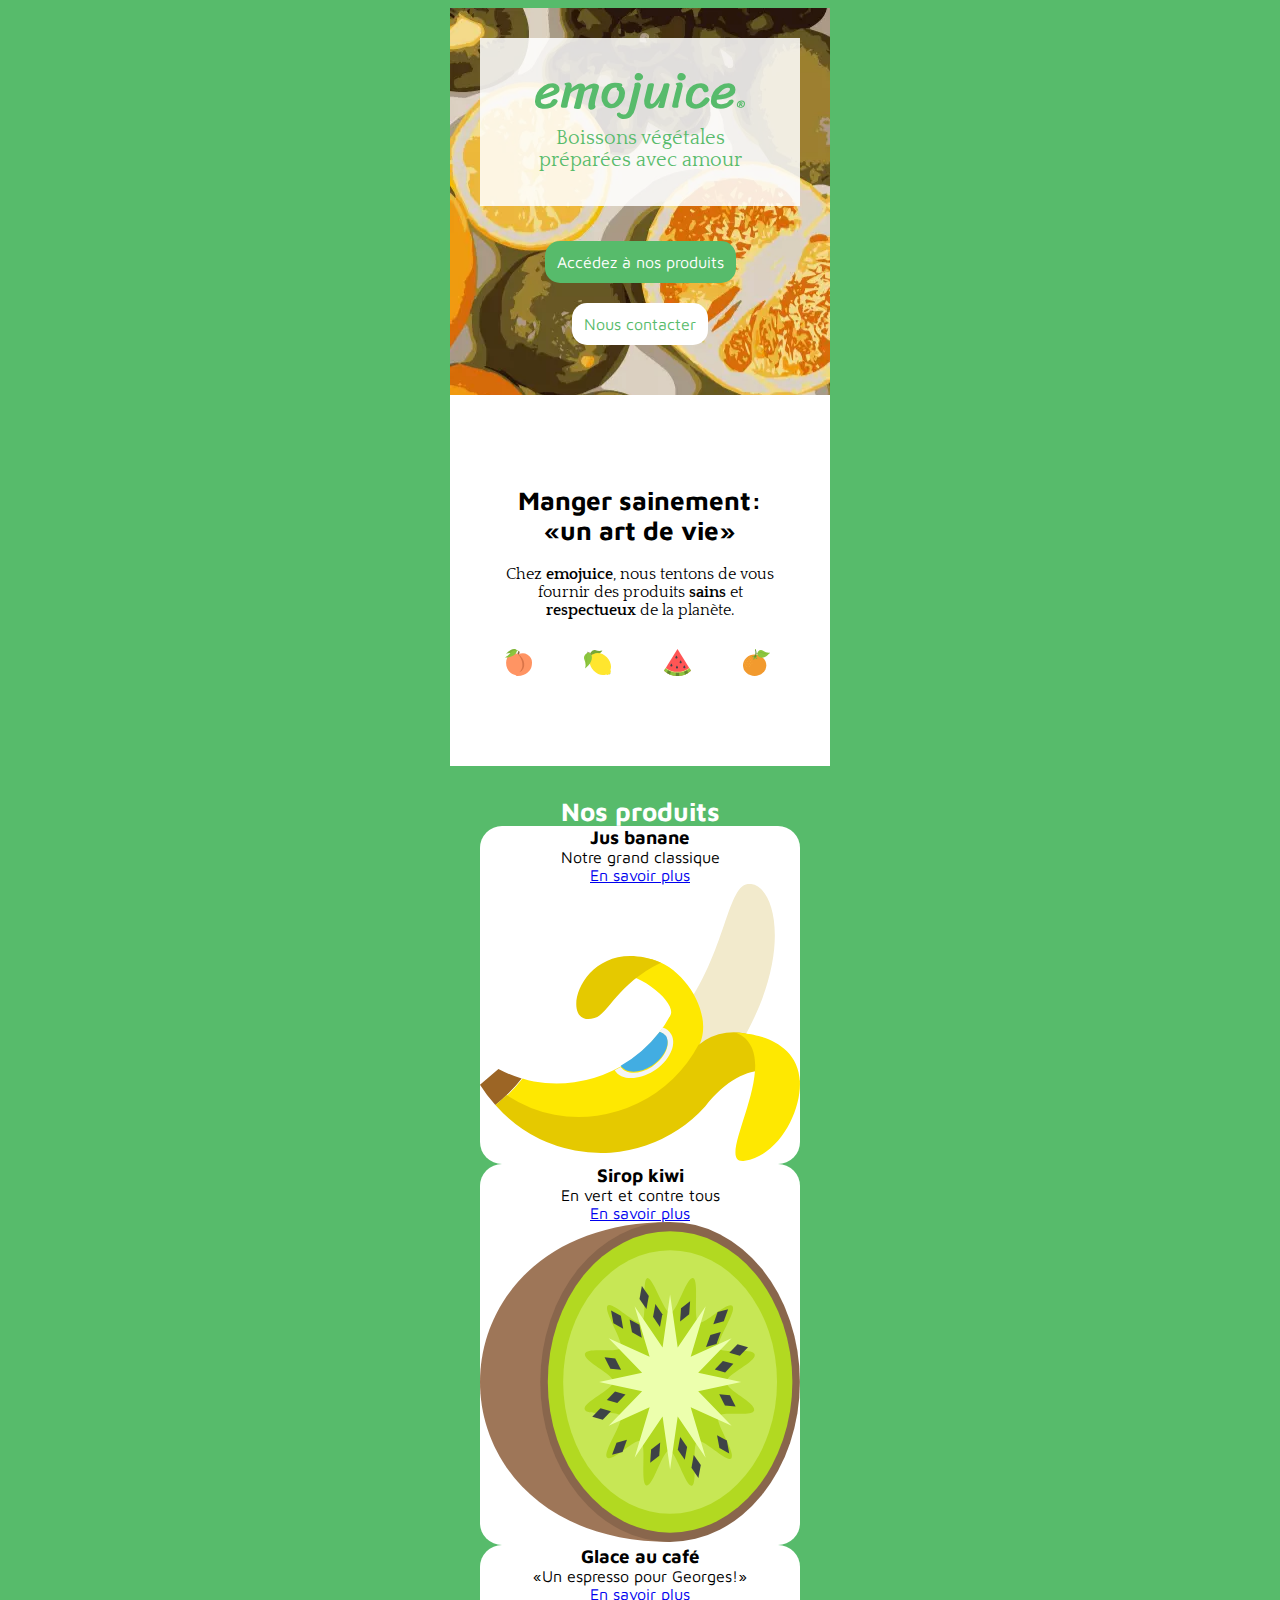
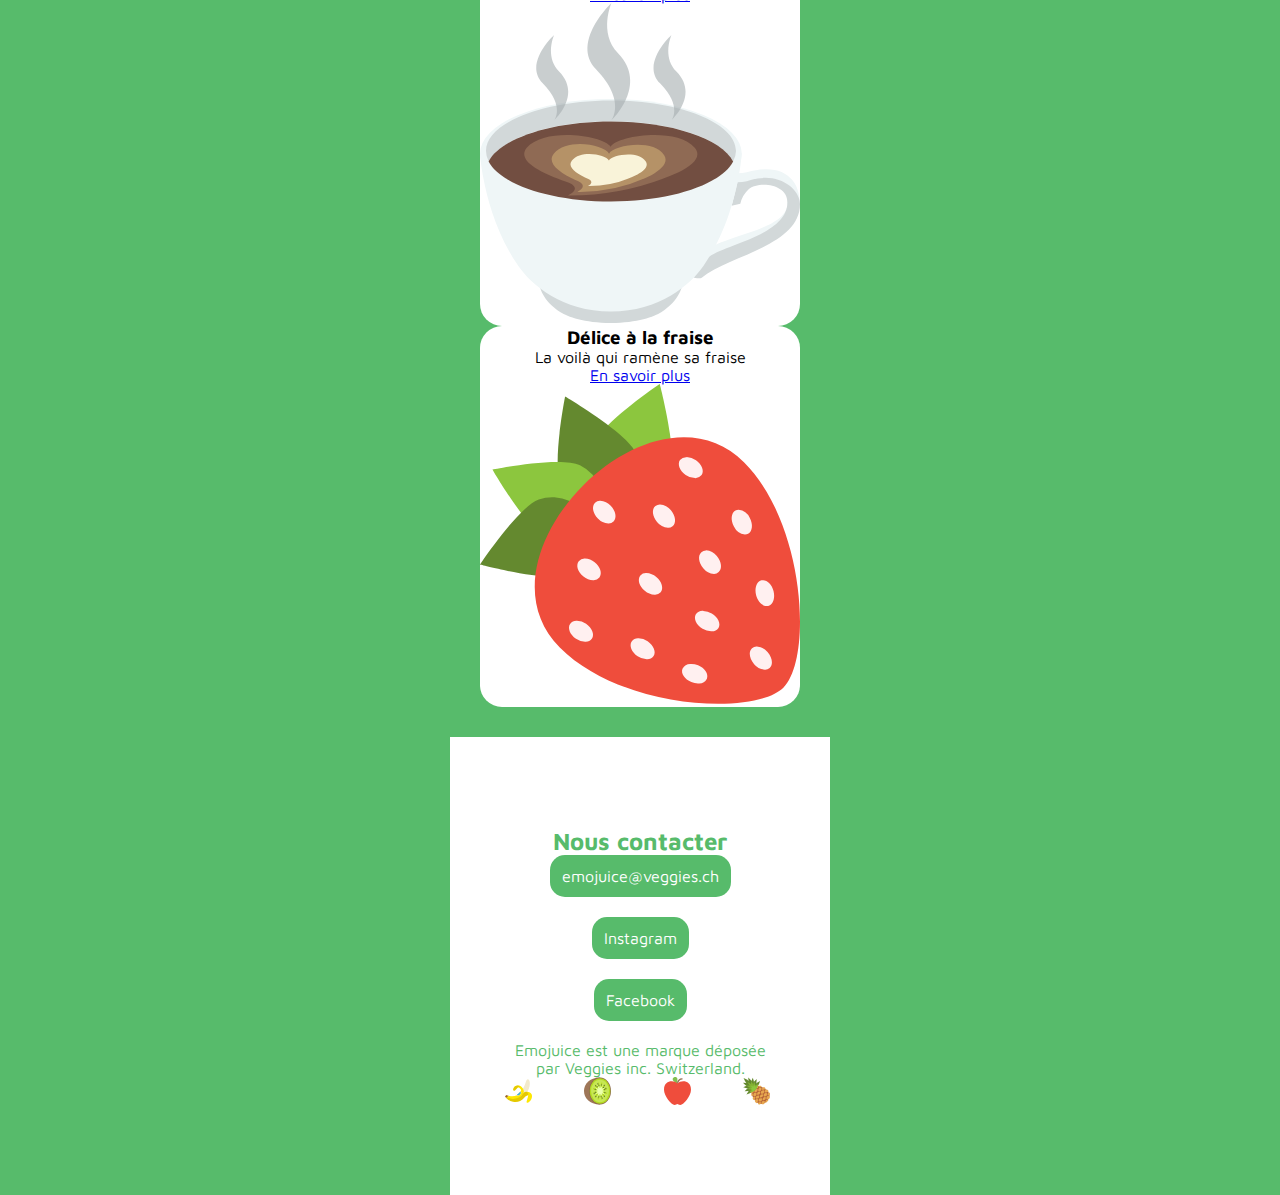
==== index.html @ 4ef750d0 "content class added to div in main" ====
<!DOCTYPE html>
<html>
  <head>
    <meta charset="UTF-8" />
    <meta name="viewport" content="width=device-width, initial-scale=1.0" />
    <title>emojuice - home</title>
    <link rel="stylesheet" href="css/styles.css" />
    <link rel="preconnect" href="https://fonts.googleapis.com">
    <link rel="preconnect" href="https://fonts.gstatic.com" crossorigin>
    <link href="https://fonts.googleapis.com/css2?family=Maven+Pro:wght@400;700&family=Quattrocento:wght@400;700&family=Sriracha&display=swap" rel="stylesheet">
  </head>
  <body>
    <header>
      <div>
        <h1>
          <img src="img/logo-emojuice.svg" alt="logo du site">
        </h1>
        <p>Boissons végétales préparées avec amour</p>
      </div>
      <a href="#product" class="button">Accédez à nos produits</a>
      <a href="#contact" class="button button-light">Nous contacter</a>
    </header>
    <main>
      <div class="card">
        <h3>Manger sainement: «un art de vie»</h3>
        <p>Chez <strong>emojuice</strong>, nous tentons de vous fournir des 
          produits <strong>sains</strong> et <strong>respectueux</strong> de la 
          planète.
        </p>
        <div class="fruit-icone-bar">
          <img src="img/peach.svg" alt="pèche">
          <img src="img/citrus.svg" alt="citron">
          <img src="img/watermelon.svg" alt="pastèque">
          <img src="img/orange.svg" alt="orange">
        </div>
      </div>
      <div class="content">
        <h2 id="product">Nos produits</h2>
        <article class="product banana">
          <h3>Jus banane</h3>
          <p>Notre grand classique</p>
          <div class="product-figure">
            <a href="kiwi.html">En savoir plus</a>
            <img src="img/banana.svg" alt="banane">
          </div>
        </article>
        <article class="product kiwi">
          <h3>Sirop kiwi</h3>
          <p>En vert et contre tous</p>
          <div class="product-figure">
            <a href="kiwi.html">En savoir plus</a>
            <img src="img/kiwi.svg" alt="kiwi">
          </div>
        </article>
        <article class="product coffee">
          <h3>Glace au café</h3>
          <p>«Un espresso pour Georges!»</p>
          <div class="product-figure">
            <a href="kiwi.html">En savoir plus</a>
            <img src="img/coffee.svg" alt="tasse de café">
          </div>
        </article>
        <article class="product strawberry">
          <h3>Délice à la fraise</h3>
          <p>La voilà qui ramène sa fraise</p>
          <div class="product-figure">
            <a href="kiwi.html">En savoir plus</a>
            <img src="img/fraise.svg" alt="fraise">
          </div>
        </article>
      </div>
    </main>
    <footer>
      <h2 id="contact">Nous contacter</h2>
      <a href="" class="button">
        emojuice@veggies.ch
      </a>
      <a href="" class="button">
        Instagram
      </a>
      <a href="" class="button">
        Facebook
      </a>
      <p>Emojuice est une marque déposée par Veggies inc. Switzerland.</p>
      <div class="fruit-icone-bar">
        <img src="img/banana.svg" alt="banana">
        <img src="img/kiwi.svg" alt="kiwi">
        <img src="img/apple.svg" alt="apple">
        <img src="img/pineapple.svg" alt="pineapple">
      </div>
    </footer>
  </body>
</html>
---- css/styles.css ----
/* 
  font-family: 'Maven Pro', sans-serif;
  font-family: 'Quattrocento', serif;
  font-family: 'Sriracha', cursive; 
*/

* {
  margin: 0;
  padding: 0;
}

:root {
  --font-family-main: 'Quattrocento', serif;
  --font-family-secondary: 'Maven Pro', sans-serif;
  --font-family-third: 'Sriracha', cursive;
  --color-main: #57bb6b;
  --color-secondary: #fff;
  --color-article: #c4f2ad;
}

html {
  scroll-behavior: smooth;
  background: var(--color-main);
}

body {
  background: var(--color-article);
  max-width: 380px;
  margin: auto;
}

header {
  margin-top: 8px;
  background-image: url(../img/fruit-exhibition.webp);
  padding: 30px;
}

header div {
  background: #ffffffdb;
  padding: 35px 55px;
  margin: 0 0 35px;
}

header p {
  color: var(--color-main);
  text-align: center;
  font-family: var(--font-family-main);
  font-size: 20px;
}

.button {
  display: table;
  margin: 0 auto 20px;
  padding: 12px;
  border-radius: 15px;
  background: var(--color-main);
  color: var(--color-secondary);
  font-family: var(--font-family-secondary);
  text-decoration: none;
}

.button:hover,
.button-light {
  background: var(--color-secondary);
  color: var(--color-main);
}

.button-light:hover {
  background: var(--color-article);
  color: var(--color-main);
}

.card {
  background: var(--color-secondary);
  padding: 90px 55px;
}

.card h3 {
  font-family: var(--font-family-secondary);
  text-align: center;
  font-size: 26px;
  margin: 0 0 20px;
}

.card p,
.card span {
  font-family: var(--font-family-main);
  text-align: center;
  margin: 0 0 30px;
}

.fruit-icone-bar {
  display: flex;
  flex-direction: row;
  flex-wrap: nowrap;
  justify-content: space-between;
  max-width: 265px;
}

.fruit-icone-bar img {
  max-width: 27px;
}

.content {
  padding: 30px;
  background: var(--color-main);
  color: var(--color-secondary);
  font-family: var(--font-family-secondary);
  text-align: center;
}

.content h2 {
  font-size: 26px;
}

.product {
  background: #fff;
  border-radius: 22px;
  color: #000;
}

.banana {
  
}

footer {
  background: var(--color-secondary);
  color: #57bb6b;
  text-align: center;
  font-family: var(--font-family-secondary);
  padding: 90px 55px;
}
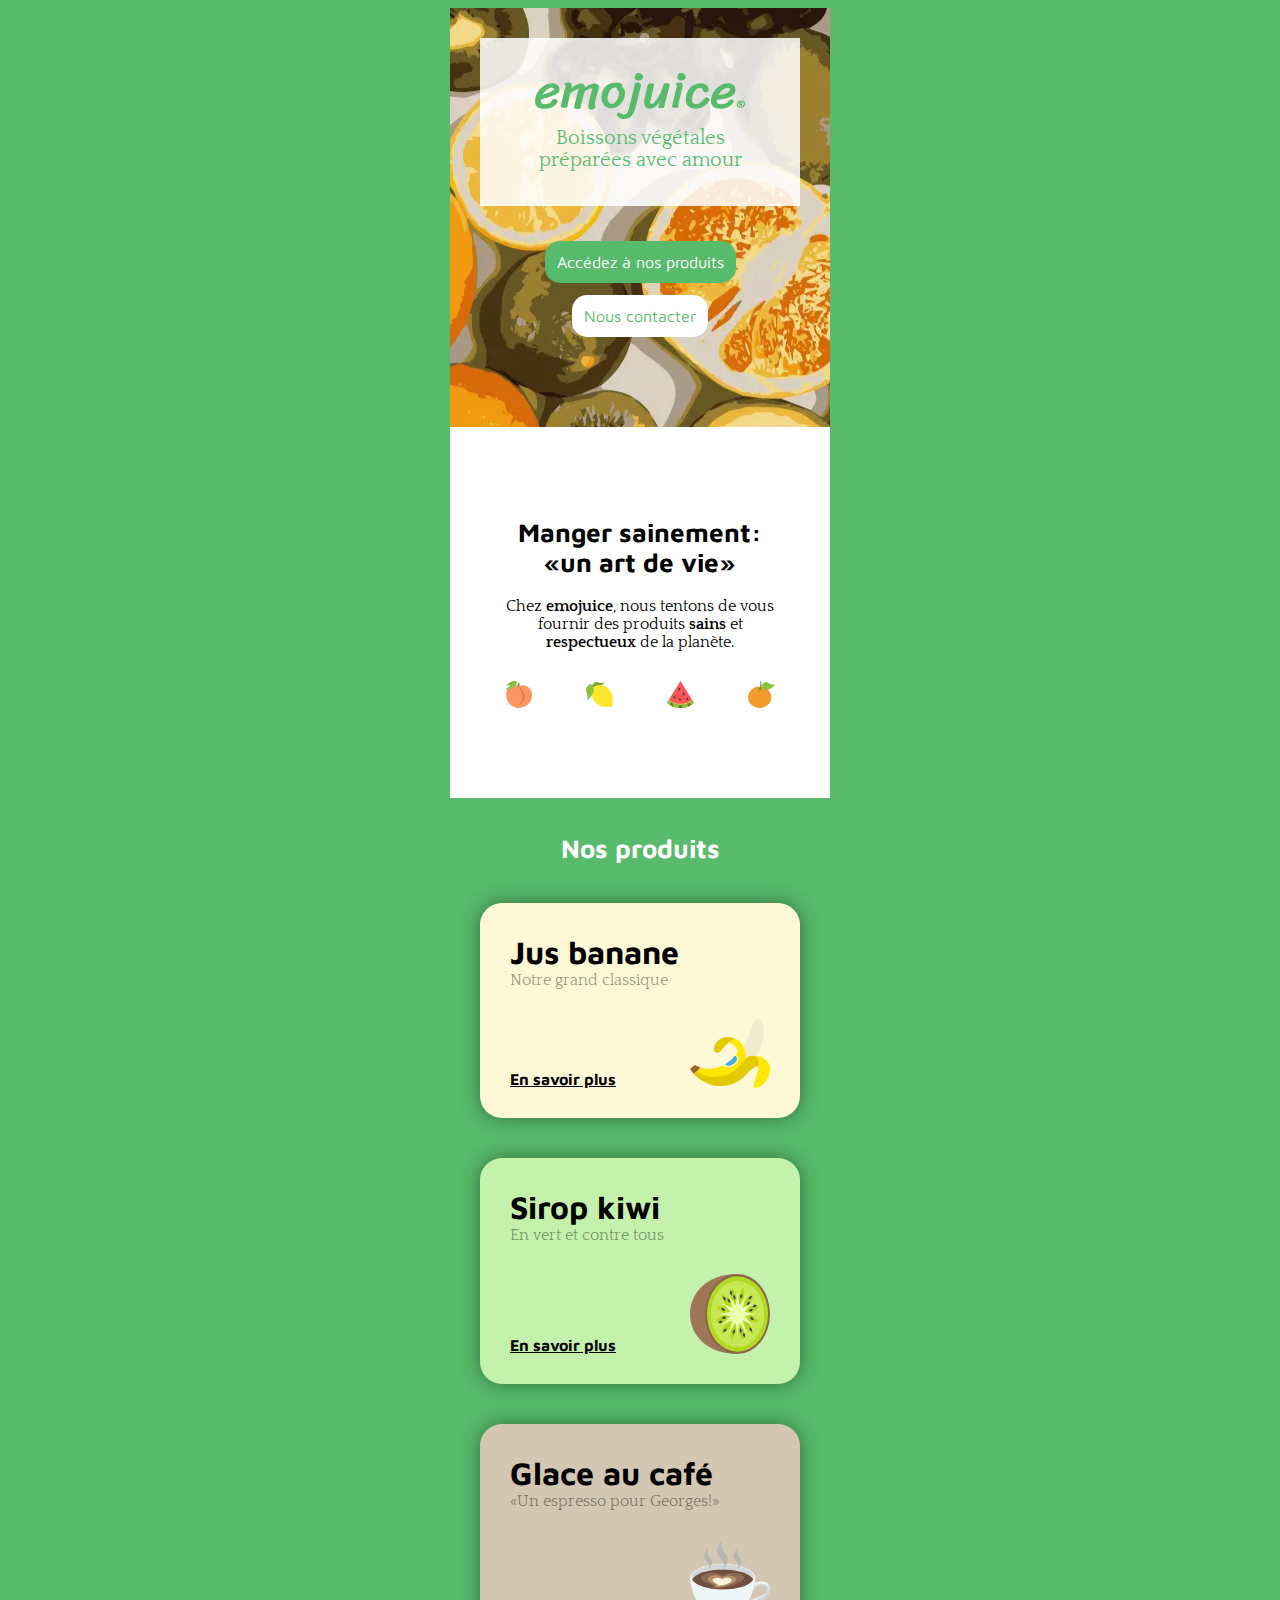
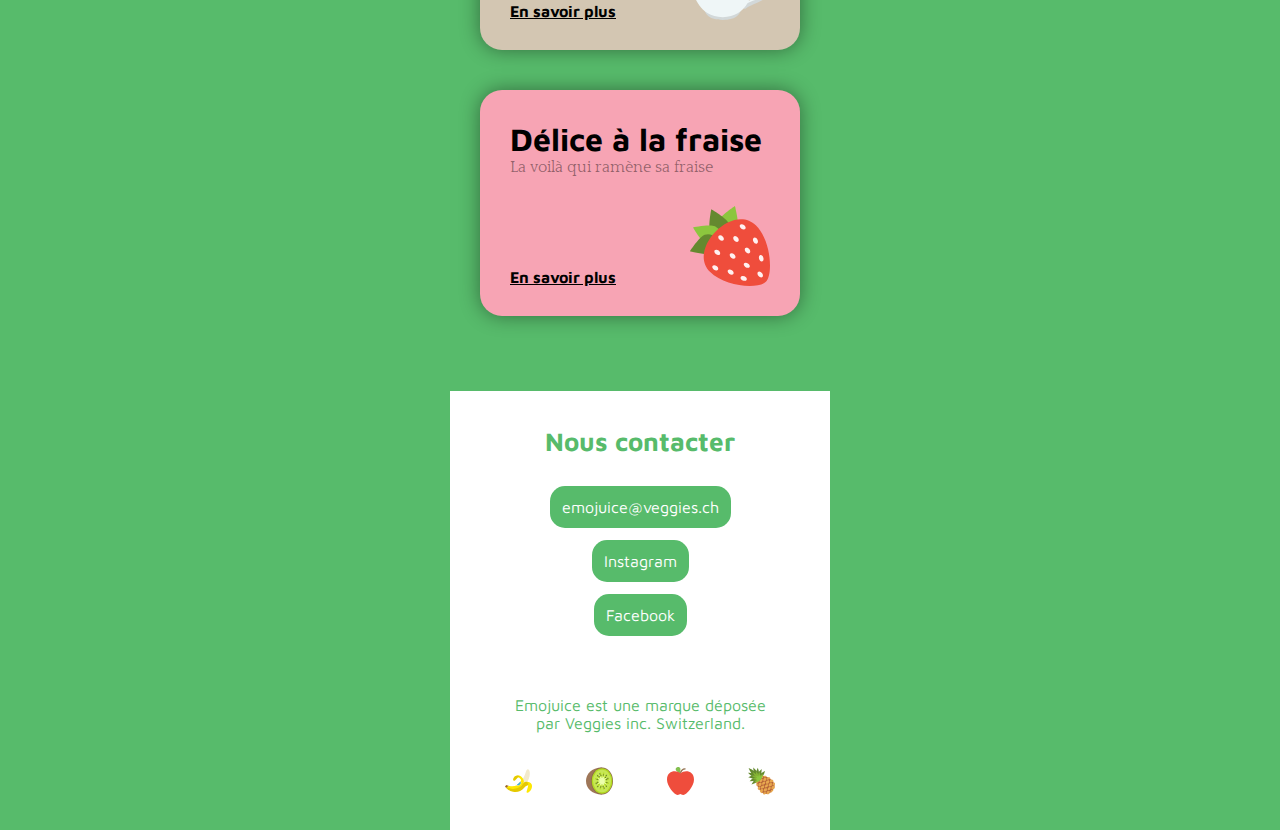
==== commit ebcc019b: "set the h1 in article index" ====
--- a/index.html
+++ b/index.html
@@ -37,7 +37,7 @@
       <div class="content">
         <h2 id="product">Nos produits</h2>
         <article class="product banana">
-          <h3>Jus banane</h3>
+          <h1>Jus banane</h1>
           <p>Notre grand classique</p>
           <div class="product-figure">
             <a href="kiwi.html">En savoir plus</a>
@@ -45,7 +45,7 @@
           </div>
         </article>
         <article class="product kiwi">
-          <h3>Sirop kiwi</h3>
+          <h1>Sirop kiwi</h1>
           <p>En vert et contre tous</p>
           <div class="product-figure">
             <a href="kiwi.html">En savoir plus</a>
@@ -53,7 +53,7 @@
           </div>
         </article>
         <article class="product coffee">
-          <h3>Glace au café</h3>
+          <h1>Glace au café</h1>
           <p>«Un espresso pour Georges!»</p>
           <div class="product-figure">
             <a href="kiwi.html">En savoir plus</a>
@@ -61,7 +61,7 @@
           </div>
         </article>
         <article class="product strawberry">
-          <h3>Délice à la fraise</h3>
+          <h1>Délice à la fraise</h1>
           <p>La voilà qui ramène sa fraise</p>
           <div class="product-figure">
             <a href="kiwi.html">En savoir plus</a>
@@ -72,13 +72,13 @@
     </main>
     <footer>
       <h2 id="contact">Nous contacter</h2>
-      <a href="" class="button">
+      <a href="mailto:emojuice@veggies.ch" target="_blank" class="button">
         emojuice@veggies.ch
       </a>
-      <a href="" class="button">
+      <a href="https://www.intagram.com" target="_blank" class="button">
         Instagram
       </a>
-      <a href="" class="button">
+      <a href="https://www.facebook.com" target="_blank" class="button">
         Facebook
       </a>
       <p>Emojuice est une marque déposée par Veggies inc. Switzerland.</p>
@@ -90,4 +90,4 @@
       </div>
     </footer>
   </body>
-</html>
+</html>--- a/css/styles.css
+++ b/css/styles.css
@@ -50,7 +50,7 @@
 
 .button {
   display: table;
-  margin: 0 auto 20px;
+  margin: 0 auto 12px;
   padding: 12px;
   border-radius: 15px;
   background: var(--color-main);
@@ -60,7 +60,8 @@
 }
 
 .button:hover,
-.button-light {
+.button-light,
+.button:active {
   background: var(--color-secondary);
   color: var(--color-main);
 }
@@ -68,6 +69,10 @@
 .button-light:hover {
   background: var(--color-article);
   color: var(--color-main);
+}
+
+.button:last-of-type {
+  margin: 0 auto 60px;
 }
 
 .card {
@@ -94,7 +99,6 @@
   flex-direction: row;
   flex-wrap: nowrap;
   justify-content: space-between;
-  max-width: 265px;
 }
 
 .fruit-icone-bar img {
@@ -102,31 +106,84 @@
 }
 
 .content {
-  padding: 30px;
+  padding: 35px 30px;
   background: var(--color-main);
   color: var(--color-secondary);
   font-family: var(--font-family-secondary);
   text-align: center;
 }
 
-.content h2 {
+.content h2,
+footer h2 {
   font-size: 26px;
 }
 
 .product {
-  background: #fff;
+  padding: 30px;
+  margin: 40px 0;
   border-radius: 22px;
   color: #000;
+  background: #fff;
+  box-shadow: 0 0 20px #0000006b;
+  text-align: left;
+}
+
+.product h3 {
+  font-family: var(--font-family-third);
+  font-size: 30px;
+}
+
+.product p {
+  margin: 0 0 30px;
+  font-size: 16px;
+  font-family: var(--font-family-main);
+  color: #0000006b;
+}
+
+.product a {
+  color: #000;
+  font-family: var(--font-family-secondary);
+  font-weight: 700;
+}
+
+.product-figure {
+  display: flex;
+  justify-content: space-between;
+  align-items: flex-end;
+}
+
+.product-figure img {
+  max-width: 80px;
 }
 
 .banana {
-  
+  background: #fff8d7;
+}
+
+.kiwi {
+  background: var(--color-article);
+}
+
+.coffee {
+  background: #d3c6b2;
+}
+
+.strawberry {
+  background: #f7a4b4;
 }
 
 footer {
   background: var(--color-secondary);
-  color: #57bb6b;
+  color: var(--color-main);
   text-align: center;
   font-family: var(--font-family-secondary);
-  padding: 90px 55px;
+  padding: 35px 55px;
+}
+
+footer h2 {
+  margin: 0 0 30px;
+}
+
+footer p {
+  margin: 0 auto 35px;
 }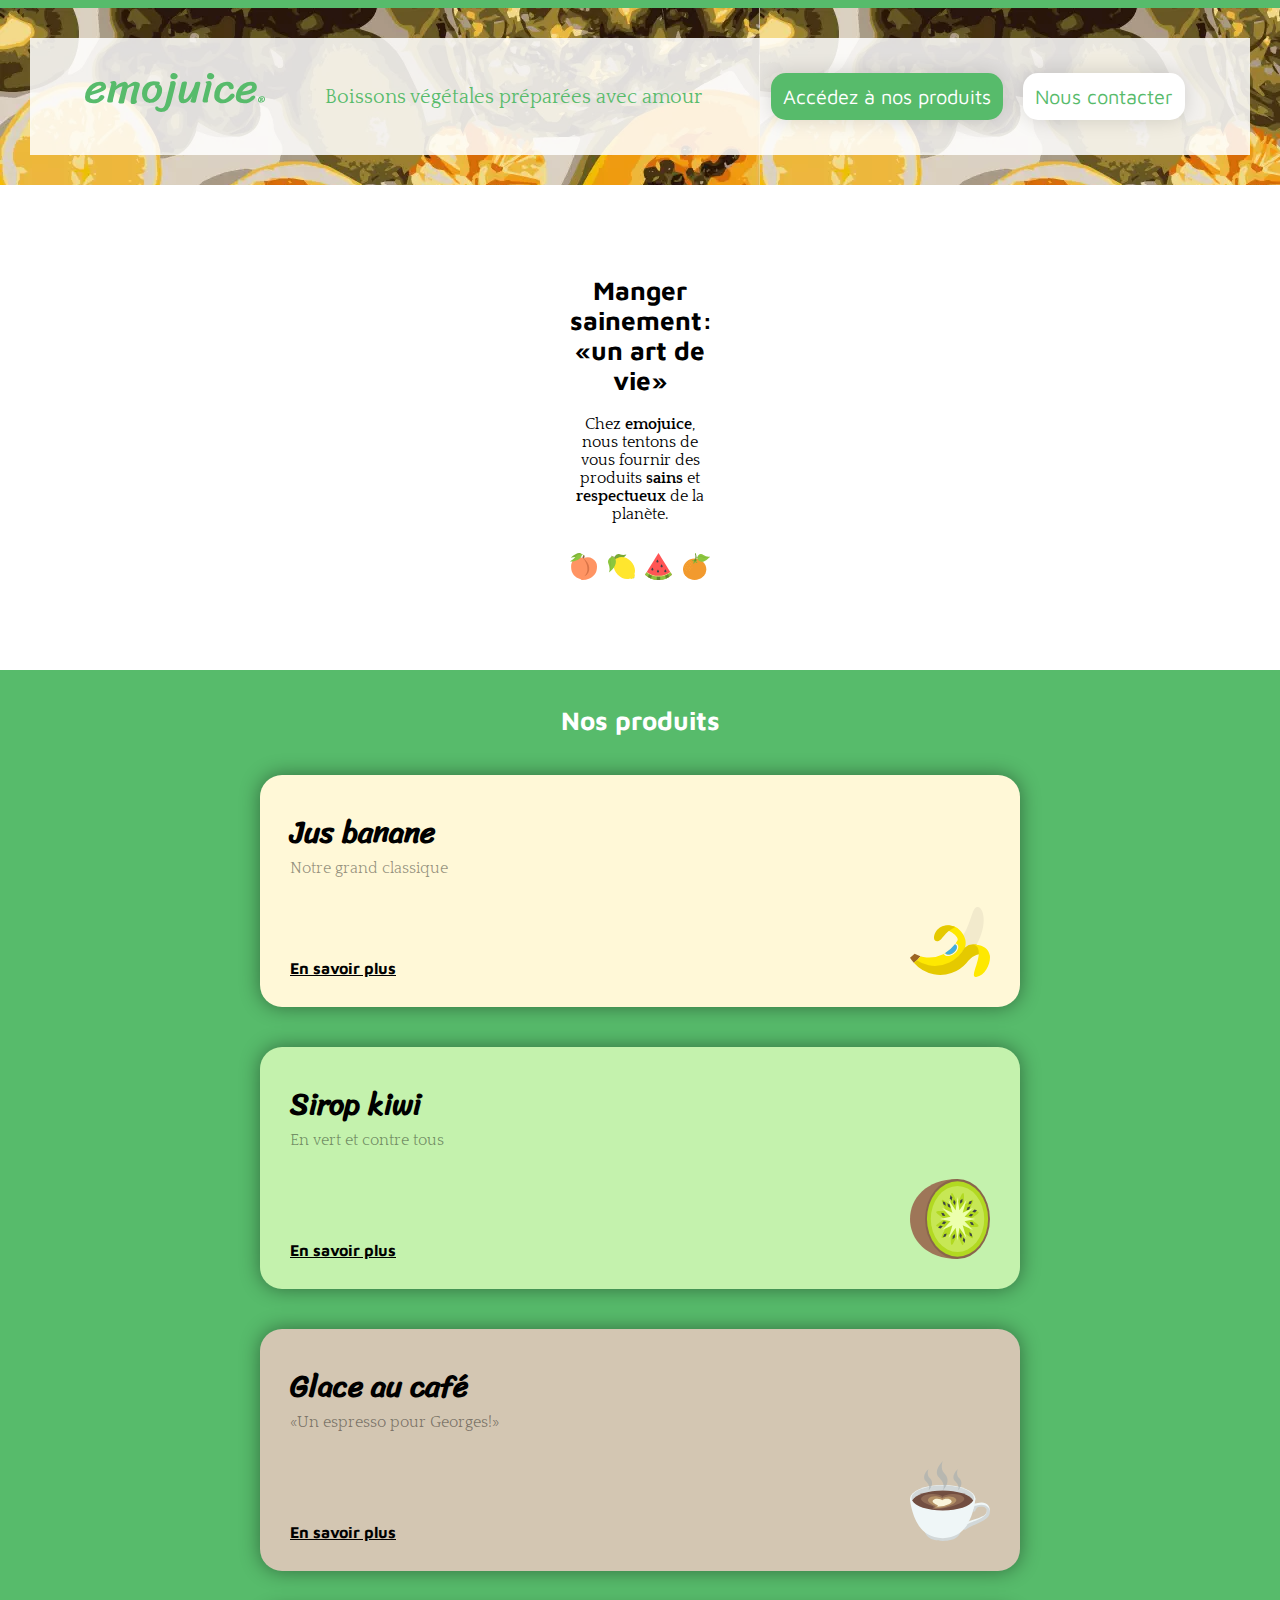
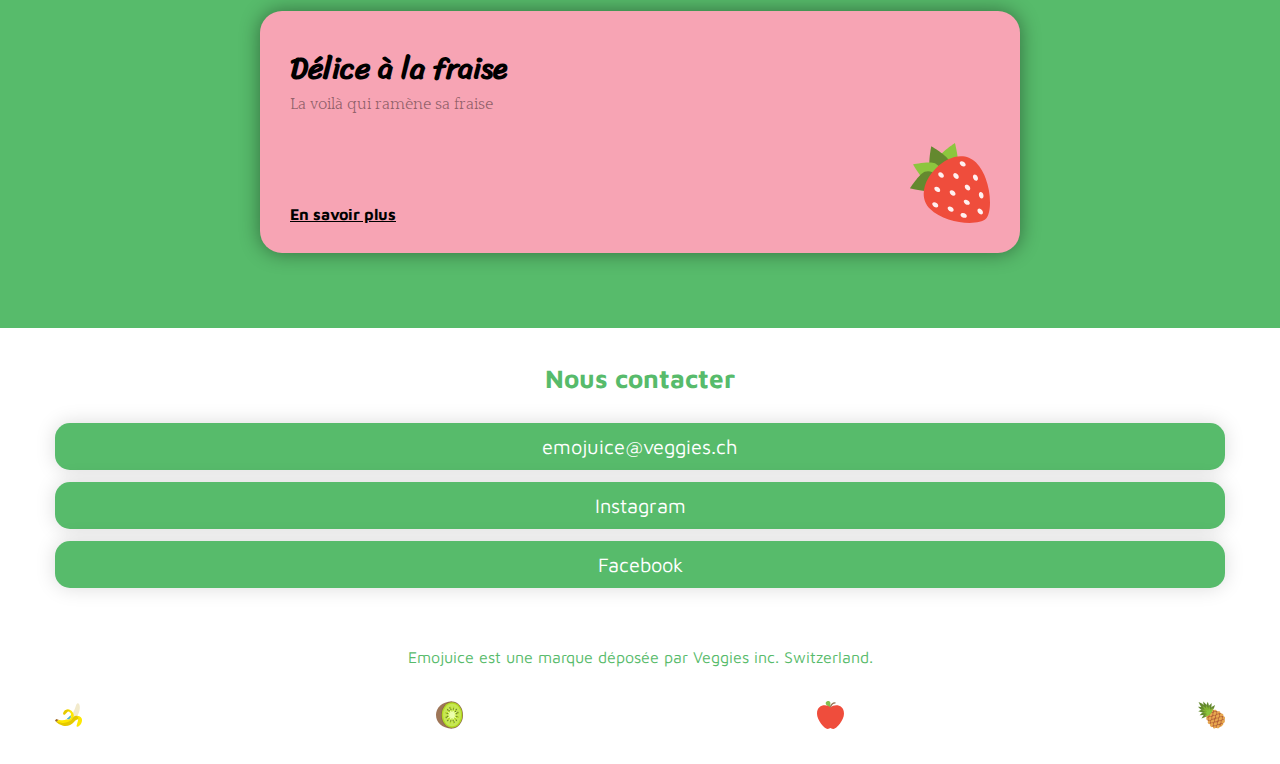
==== commit 8467589c: "update the header for desktop" ====
--- a/index.html
+++ b/index.html
@@ -11,14 +11,16 @@
   </head>
   <body>
     <header>
-      <div>
+      <div class="title-container">
         <h1>
           <img src="img/logo-emojuice.svg" alt="logo du site">
         </h1>
         <p>Boissons végétales préparées avec amour</p>
+        <nav>
+          <a href="#product" class="button">Accédez à nos produits</a>
+        <a href="#contact" class="button button-light">Nous contacter</a>
+        </nav>
       </div>
-      <a href="#product" class="button">Accédez à nos produits</a>
-      <a href="#contact" class="button button-light">Nous contacter</a>
     </header>
     <main>
       <div class="card">
--- a/css/styles.css
+++ b/css/styles.css
@@ -25,7 +25,6 @@
 
 body {
   background: var(--color-article);
-  max-width: 380px;
   margin: auto;
 }
 
@@ -33,12 +32,20 @@
   margin-top: 8px;
   background-image: url(../img/fruit-exhibition.webp);
   padding: 30px;
-}
-
-header div {
+  background-repeat: none;
+}
+
+.title-container {
   background: #ffffffdb;
   padding: 35px 55px;
-  margin: 0 0 35px;
+  display: flex;
+  flex-direction: row;
+  justify-content: space-between;
+  align-items: center;
+}
+
+.title-container img {
+  min-width: 180px;
 }
 
 header p {
@@ -48,8 +55,18 @@
   font-size: 20px;
 }
 
+header nav {
+  display: flex;
+  flex-direction: row;
+  justify-content: space-between;
+}
+
+header nav .button {
+  margin: 0 10px 0;
+}
+
 .button {
-  display: table;
+  display: block;
   margin: 0 auto 12px;
   padding: 12px;
   border-radius: 15px;
@@ -57,6 +74,8 @@
   color: var(--color-secondary);
   font-family: var(--font-family-secondary);
   text-decoration: none;
+  box-shadow: 0 0 20px #00000025;
+  font-size: 20px;
 }
 
 .button:hover,
@@ -71,13 +90,13 @@
   color: var(--color-main);
 }
 
-.button:last-of-type {
+footer .button:last-of-type {
   margin: 0 auto 60px;
 }
 
 .card {
   background: var(--color-secondary);
-  padding: 90px 55px;
+  padding: 90px 570px;
 }
 
 .card h3 {
@@ -106,7 +125,7 @@
 }
 
 .content {
-  padding: 35px 30px;
+  padding: 35px 260px;
   background: var(--color-main);
   color: var(--color-secondary);
   font-family: var(--font-family-secondary);
@@ -128,12 +147,13 @@
   text-align: left;
 }
 
-.product h3 {
+.product h1 {
   font-family: var(--font-family-third);
   font-size: 30px;
 }
 
-.product p {
+.product p,
+.sub-title-card {
   margin: 0 0 30px;
   font-size: 16px;
   font-family: var(--font-family-main);
@@ -170,6 +190,97 @@
 
 .strawberry {
   background: #f7a4b4;
+}
+
+.product-page {
+  text-align: center;
+}
+
+.product-page h2 {
+  font-family: var(--font-family-third);
+  margin: 60px 0 0;
+}
+
+.fruit-exhibition {
+  background: var(--color-secondary);
+  border-radius: 50%;
+  box-shadow: 0 0 20px #0000006b;
+  display: inline-table;
+  margin: 0 0 60px;
+}
+
+.fruit-exhibition img {
+  max-width: 100px;
+  min-width: 100px;
+  padding: 33px;
+}
+
+.product-article {
+  background: var(--color-main);
+  color: var(--color-secondary);
+  padding: 62px;
+  font-family: var(--font-family-main);
+  text-align: left;
+}
+
+.product-article h1 {
+  font-family: var(--font-family-secondary);
+}
+
+.product-article h1,
+.product-article p,
+.product-article figure,
+.product-article h2 {
+  margin: 0 0 35px;
+}
+
+.product-article h2 {
+  font-family: var(--font-family-main);
+  font-size: 18px;
+}
+
+.product-article img {
+  max-width: 100%;
+}
+
+.product-article ul {
+  list-style: inside;
+  margin: 0 0 0 10px;
+}
+
+.suggest-element {
+  padding: 30px;
+}
+
+.suggest-element h2 {
+  font-family: var(--font-family-secondary);
+  font-size: 26px;
+}
+
+.tiny-product {
+  padding: 20px;
+  max-width: 110px;
+}
+
+.tiny-product h1 {
+  font-size: 20px;
+}
+
+.tiny-product img {
+  max-width: 57px;
+}
+
+.tiny-product a {
+  color: #0000006b;
+  text-decoration: none;
+  font-size: 38px;
+  font-family: var(--font-family-secondary);
+  font-weight: 400;
+}
+
+.other-product {
+  display: flex;
+  justify-content: space-between;
 }
 
 footer {
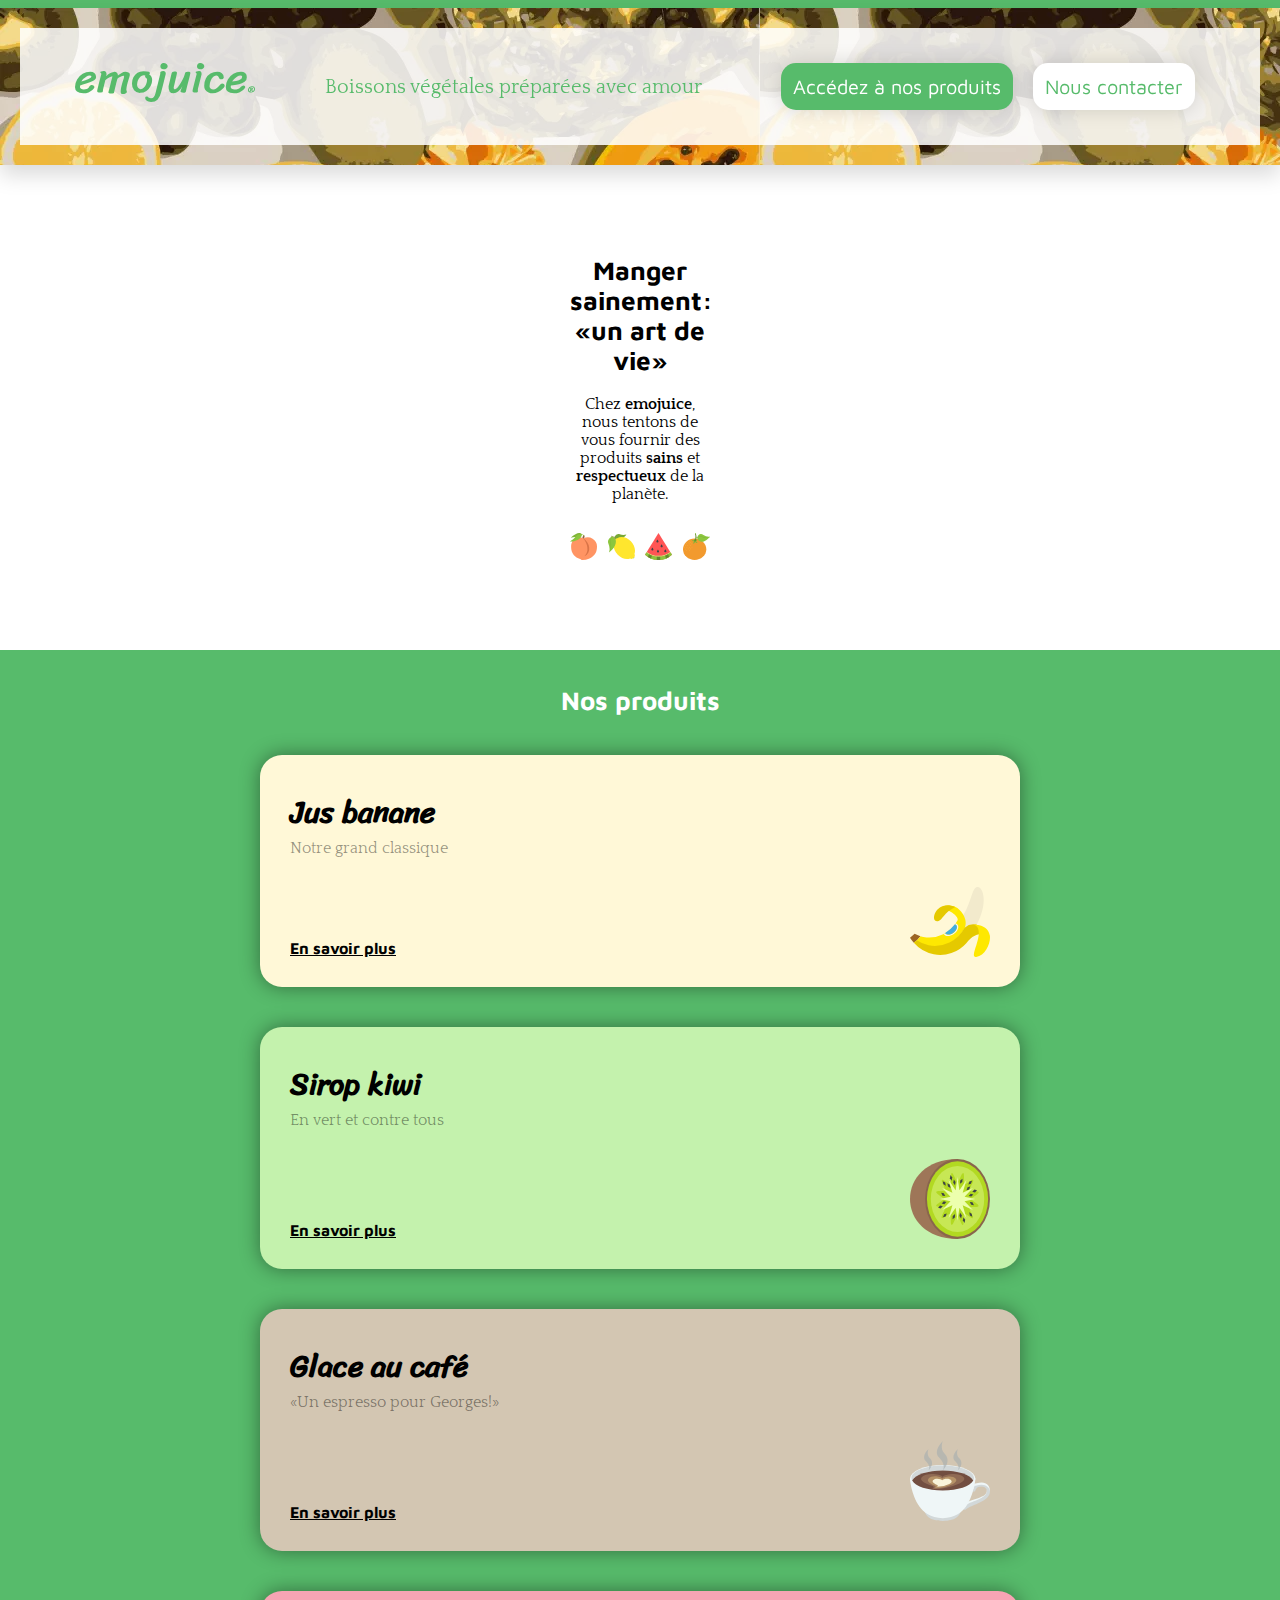
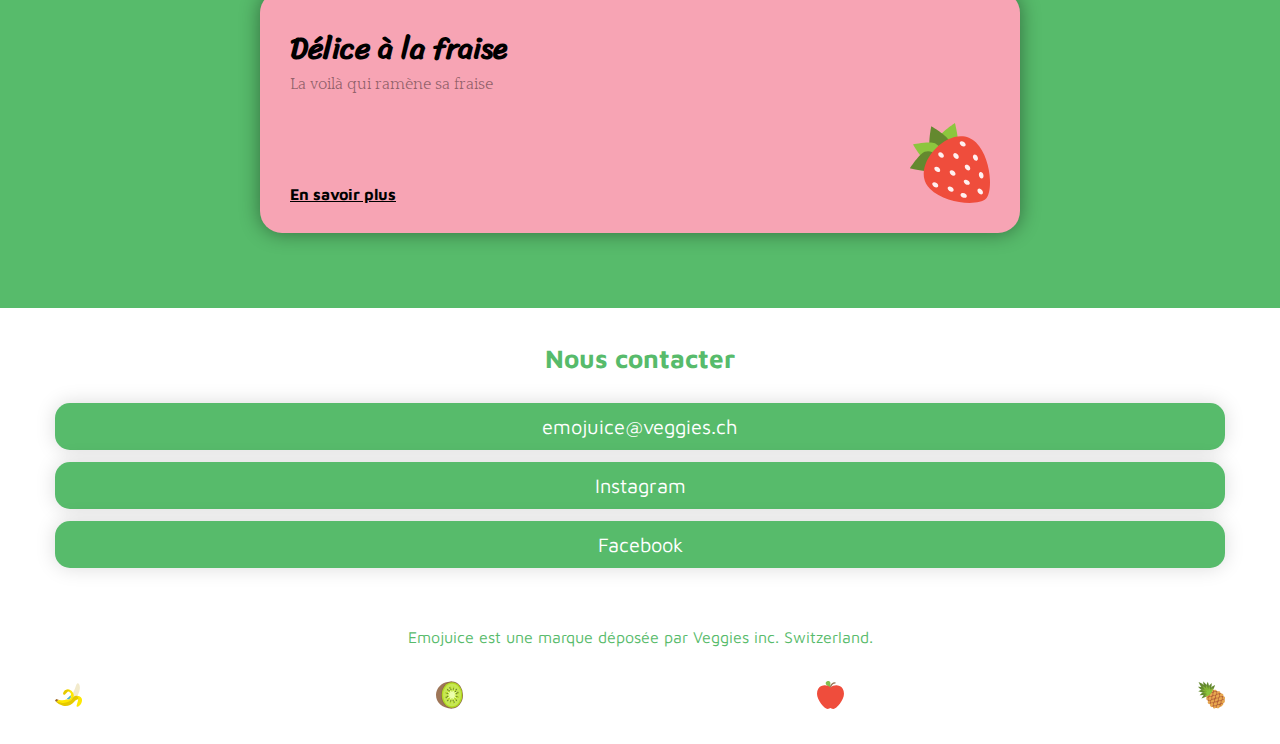
==== commit a7b28455: "update the html for desktop (product section)" ====
--- a/index.html
+++ b/index.html
@@ -38,51 +38,55 @@
       </div>
       <div class="content">
         <h2 id="product">Nos produits</h2>
-        <article class="product banana">
-          <h1>Jus banane</h1>
-          <p>Notre grand classique</p>
-          <div class="product-figure">
-            <a href="kiwi.html">En savoir plus</a>
-            <img src="img/banana.svg" alt="banane">
-          </div>
-        </article>
-        <article class="product kiwi">
-          <h1>Sirop kiwi</h1>
-          <p>En vert et contre tous</p>
-          <div class="product-figure">
-            <a href="kiwi.html">En savoir plus</a>
-            <img src="img/kiwi.svg" alt="kiwi">
-          </div>
-        </article>
-        <article class="product coffee">
-          <h1>Glace au café</h1>
-          <p>«Un espresso pour Georges!»</p>
-          <div class="product-figure">
-            <a href="kiwi.html">En savoir plus</a>
-            <img src="img/coffee.svg" alt="tasse de café">
-          </div>
-        </article>
-        <article class="product strawberry">
-          <h1>Délice à la fraise</h1>
-          <p>La voilà qui ramène sa fraise</p>
-          <div class="product-figure">
-            <a href="kiwi.html">En savoir plus</a>
-            <img src="img/fraise.svg" alt="fraise">
-          </div>
-        </article>
+        <div class="article-container">
+          <article class="product banana">
+            <h1>Jus banane</h1>
+            <p>Notre grand classique</p>
+            <div class="product-figure">
+              <a href="kiwi.html">En savoir plus</a>
+              <img src="img/banana.svg" alt="banane">
+            </div>
+          </article>
+          <article class="product kiwi">
+            <h1>Sirop kiwi</h1>
+            <p>En vert et contre tous</p>
+            <div class="product-figure">
+              <a href="kiwi.html">En savoir plus</a>
+              <img src="img/kiwi.svg" alt="kiwi">
+            </div>
+          </article>
+          <article class="product coffee">
+            <h1>Glace au café</h1>
+            <p>«Un espresso pour Georges!»</p>
+            <div class="product-figure">
+              <a href="kiwi.html">En savoir plus</a>
+              <img src="img/coffee.svg" alt="tasse de café">
+            </div>
+          </article>
+          <article class="product strawberry">
+            <h1>Délice à la fraise</h1>
+            <p>La voilà qui ramène sa fraise</p>
+            <div class="product-figure">
+              <a href="kiwi.html">En savoir plus</a>
+              <img src="img/fraise.svg" alt="fraise">
+            </div>
+          </article>
+        </div>
       </div>
     </main>
     <footer>
       <h2 id="contact">Nous contacter</h2>
-      <a href="mailto:emojuice@veggies.ch" target="_blank" class="button">
-        emojuice@veggies.ch
-      </a>
-      <a href="https://www.intagram.com" target="_blank" class="button">
-        Instagram
-      </a>
-      <a href="https://www.facebook.com" target="_blank" class="button">
-        Facebook
-      </a>
+      <nav>
+        <a href="mailto:emojuice@veggies.ch" target="_blank" class="button">
+          emojuice@veggies.ch
+        </a>
+        <a href="https://www.intagram.com" target="_blank" class="button">
+          Instagram
+        </a>
+        <a href="https://www.facebook.com" target="_blank" class="button">
+          Facebook
+        </a>
+      </nav>
       <p>Emojuice est une marque déposée par Veggies inc. Switzerland.</p>
       <div class="fruit-icone-bar">
         <img src="img/banana.svg" alt="banana">
--- a/css/styles.css
+++ b/css/styles.css
@@ -31,8 +31,11 @@
 header {
   margin-top: 8px;
   background-image: url(../img/fruit-exhibition.webp);
-  padding: 30px;
+  padding: 20px;
   background-repeat: none;
+  position: sticky;
+  top: 0;
+  box-shadow: 0 10px 20px #00000025;
 }
 
 .title-container {
@@ -83,6 +86,7 @@
 .button:active {
   background: var(--color-secondary);
   color: var(--color-main);
+  transition: 0.3s;
 }
 
 .button-light:hover {
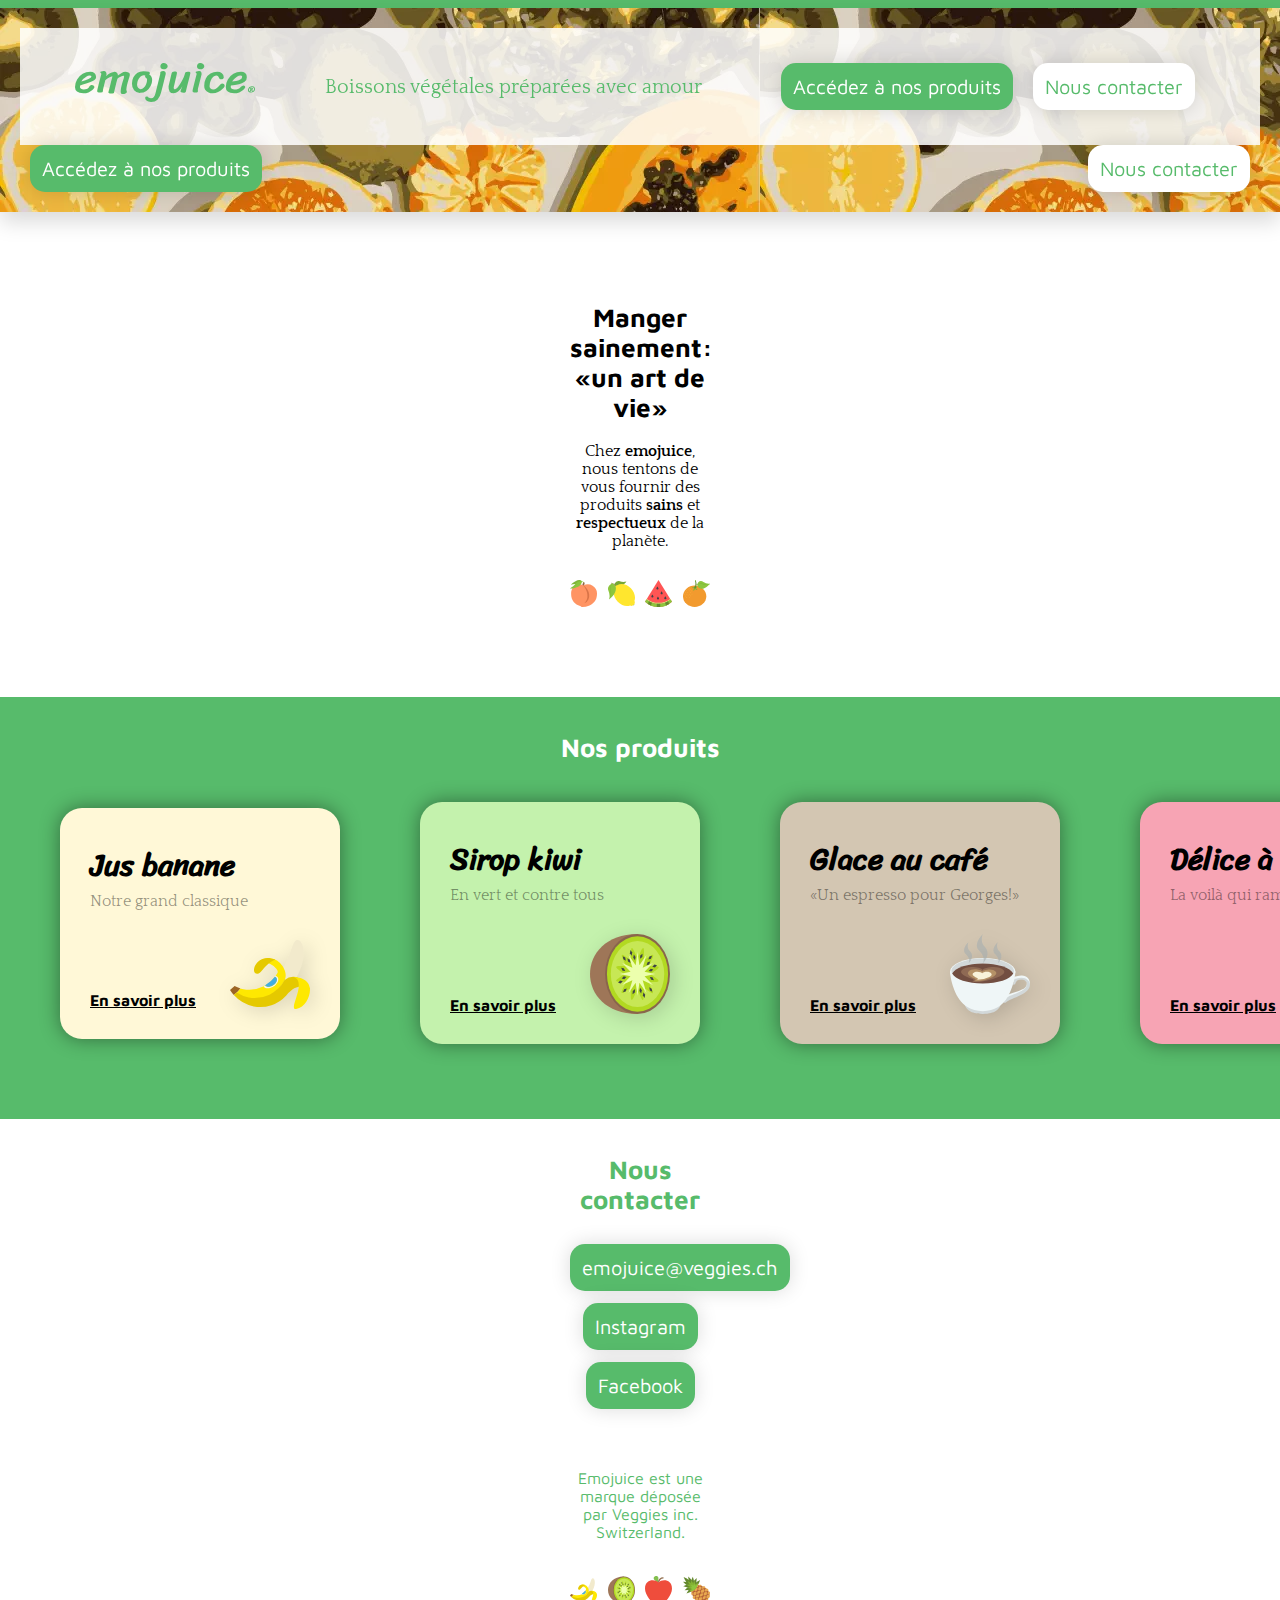
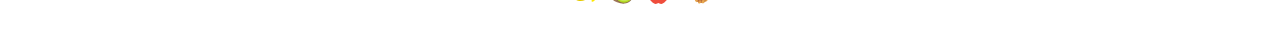
==== commit b2e5c871: "add an another nav in header to mobile display" ====
--- a/index.html
+++ b/index.html
@@ -16,11 +16,15 @@
           <img src="img/logo-emojuice.svg" alt="logo du site">
         </h1>
         <p>Boissons végétales préparées avec amour</p>
-        <nav>
+        <nav class="display-desktop">
           <a href="#product" class="button">Accédez à nos produits</a>
-        <a href="#contact" class="button button-light">Nous contacter</a>
+          <a href="#contact" class="button button-light">Nous contacter</a>
         </nav>
       </div>
+      <nav class="display-mobile">
+        <a href="#product" class="button">Accédez à nos produits</a>
+        <a href="#contact" class="button button-light">Nous contacter</a>
+      </nav>
     </header>
     <main>
       <div class="card">
--- a/css/styles.css
+++ b/css/styles.css
@@ -129,7 +129,7 @@
 }
 
 .content {
-  padding: 35px 260px;
+  padding: 35px 20px;
   background: var(--color-main);
   color: var(--color-secondary);
   font-family: var(--font-family-secondary);
@@ -141,14 +141,21 @@
   font-size: 26px;
 }
 
+.article-container {
+  display: flex;
+  justify-content: space-evenly;
+  align-items: center;
+}
+
 .product {
   padding: 30px;
-  margin: 40px 0;
+  margin: 40px;
   border-radius: 22px;
   color: #000;
   background: #fff;
   box-shadow: 0 0 20px #0000006b;
   text-align: left;
+  min-width: 220px;
 }
 
 .product h1 {
@@ -178,6 +185,7 @@
 
 .product-figure img {
   max-width: 80px;
+  filter: drop-shadow(4px 4px 10px#00000025);
 }
 
 .banana {
@@ -222,7 +230,7 @@
 .product-article {
   background: var(--color-main);
   color: var(--color-secondary);
-  padding: 62px;
+  padding: 62px 330px;
   font-family: var(--font-family-main);
   text-align: left;
 }
@@ -253,7 +261,7 @@
 }
 
 .suggest-element {
-  padding: 30px;
+  padding: 30px 450px;
 }
 
 .suggest-element h2 {
@@ -292,7 +300,7 @@
   color: var(--color-main);
   text-align: center;
   font-family: var(--font-family-secondary);
-  padding: 35px 55px;
+  padding: 35px 570px;
 }
 
 footer h2 {
@@ -301,4 +309,16 @@
 
 footer p {
   margin: 0 auto 35px;
+}
+
+footer nav {
+  display: flex;
+  flex-direction: column;
+  align-items: center;
+}
+
+@media screen and (max-width: 1400px){
+  html {
+    
+  }
 }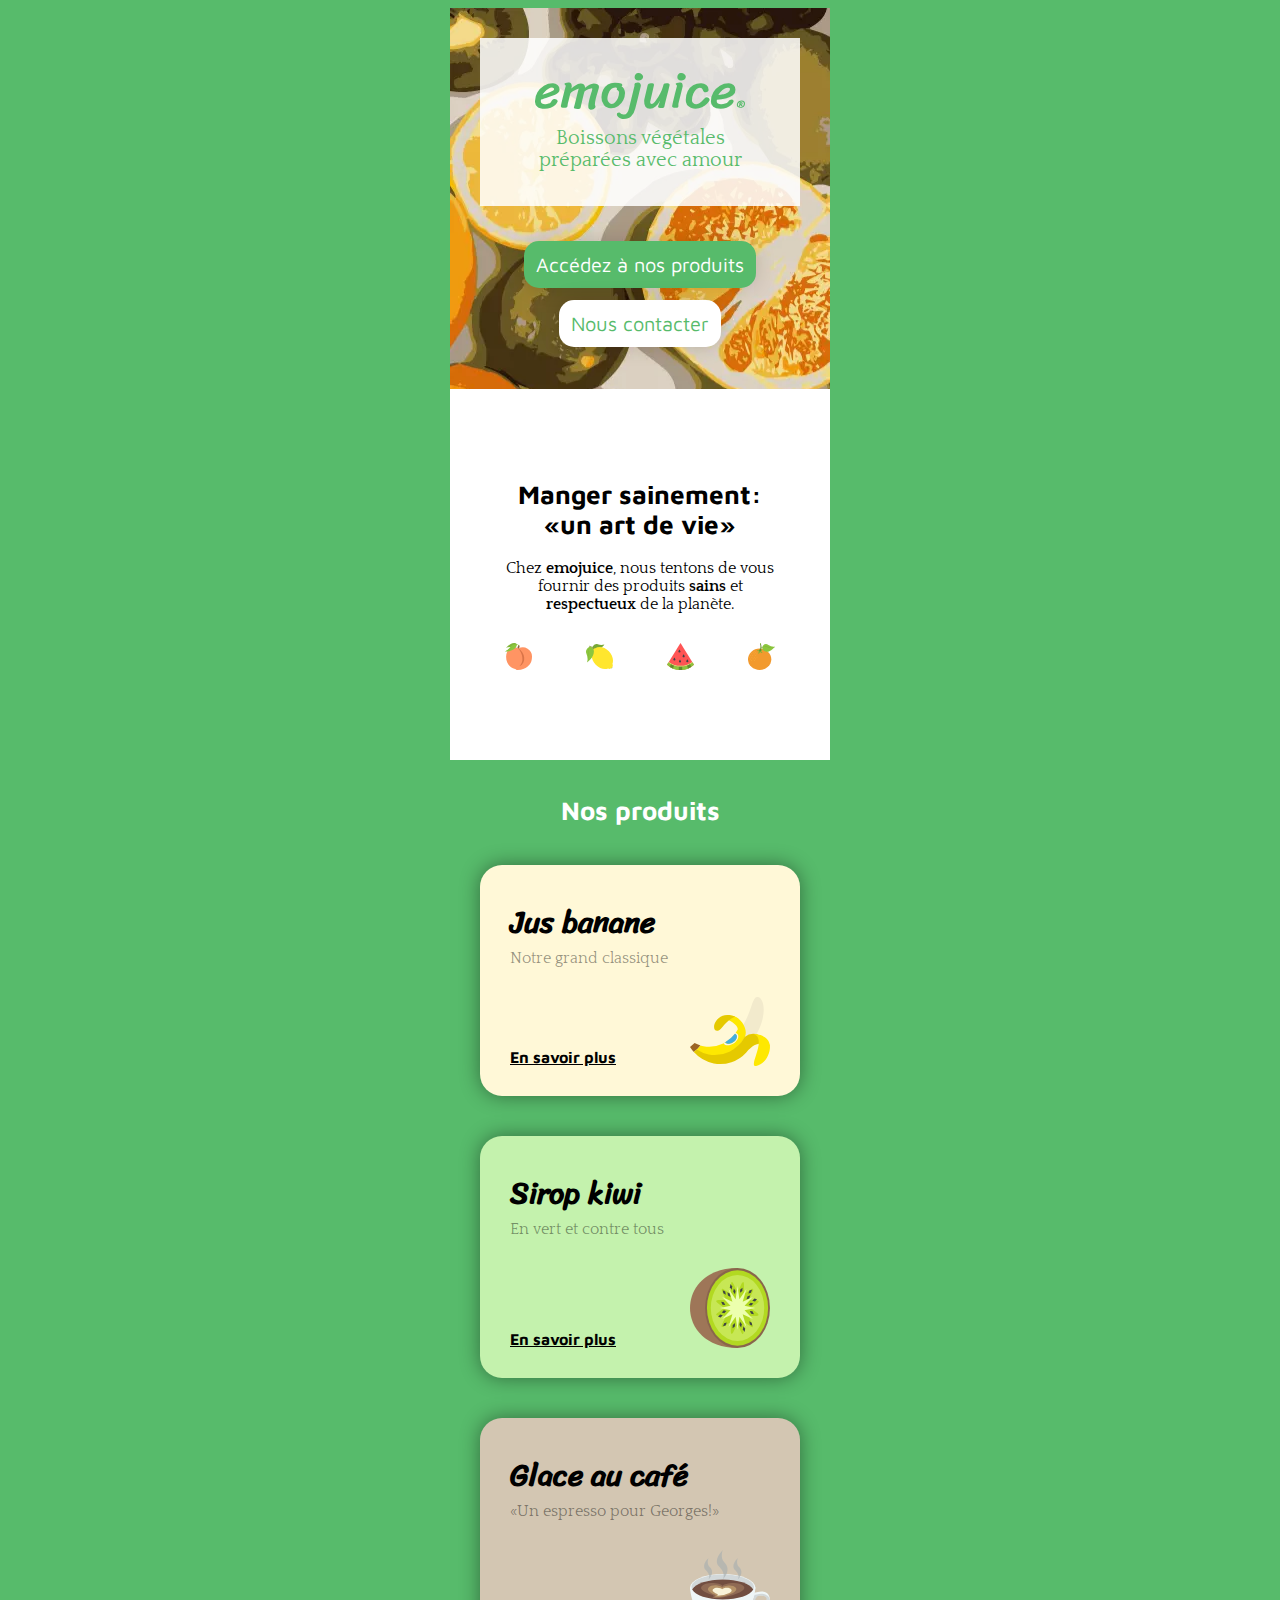
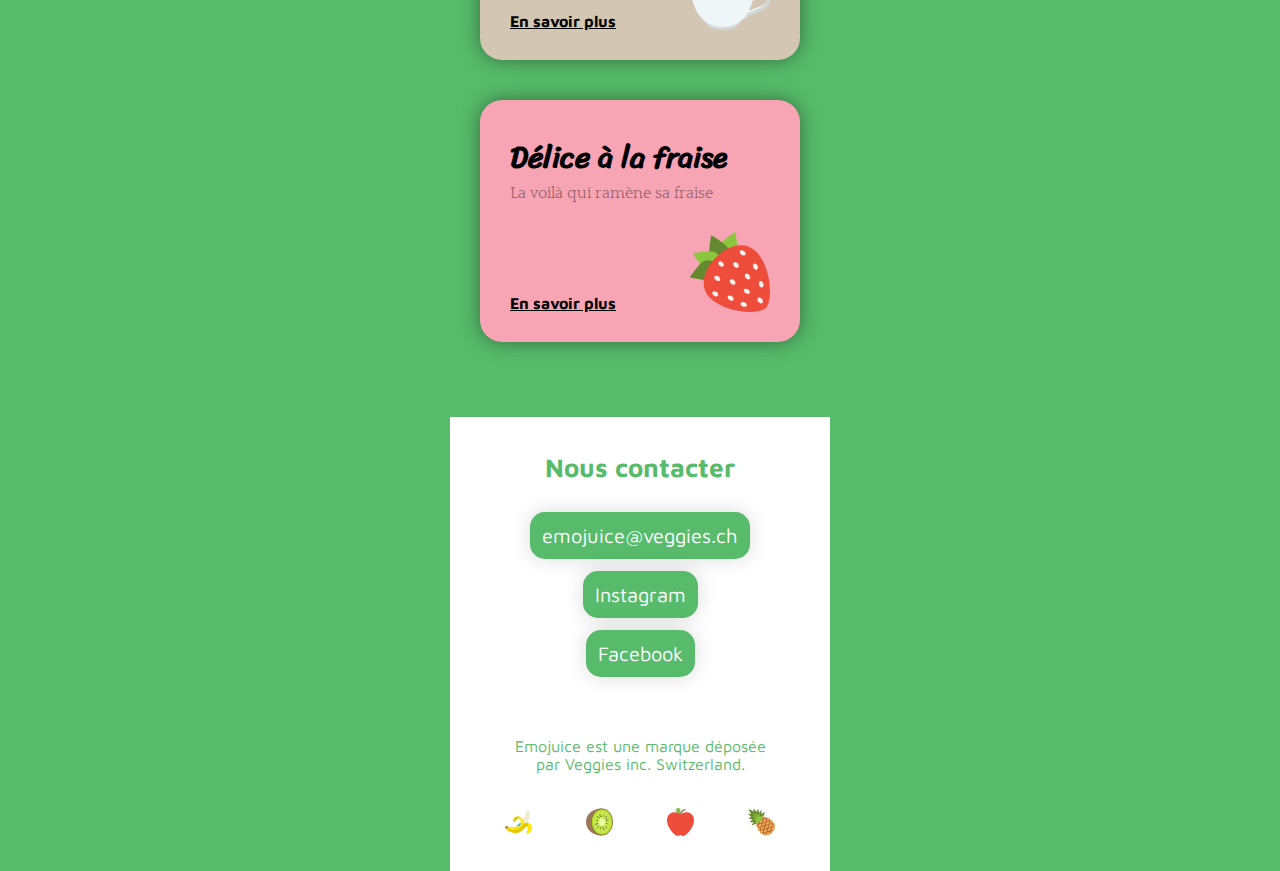
==== commit 32ec4697: "formatting all html pages" ====
--- a/index.html
+++ b/index.html
@@ -1,103 +1,108 @@
 <!DOCTYPE html>
 <html>
-  <head>
-    <meta charset="UTF-8" />
-    <meta name="viewport" content="width=device-width, initial-scale=1.0" />
-    <title>emojuice - home</title>
-    <link rel="stylesheet" href="css/styles.css" />
-    <link rel="preconnect" href="https://fonts.googleapis.com">
-    <link rel="preconnect" href="https://fonts.gstatic.com" crossorigin>
-    <link href="https://fonts.googleapis.com/css2?family=Maven+Pro:wght@400;700&family=Quattrocento:wght@400;700&family=Sriracha&display=swap" rel="stylesheet">
-  </head>
-  <body>
-    <header>
-      <div class="title-container">
-        <h1>
-          <img src="img/logo-emojuice.svg" alt="logo du site">
-        </h1>
-        <p>Boissons végétales préparées avec amour</p>
-        <nav class="display-desktop">
-          <a href="#product" class="button">Accédez à nos produits</a>
-          <a href="#contact" class="button button-light">Nous contacter</a>
-        </nav>
-      </div>
-      <nav class="display-mobile">
+
+<head>
+  <meta charset="UTF-8" />
+  <meta name="viewport" content="width=device-width, initial-scale=1.0" />
+  <title>emojuice - home</title>
+  <link rel="stylesheet" href="css/styles.css" />
+  <link rel="preconnect" href="https://fonts.googleapis.com">
+  <link rel="preconnect" href="https://fonts.gstatic.com" crossorigin>
+  <link
+    href="https://fonts.googleapis.com/css2?family=Maven+Pro:wght@400;700&family=Quattrocento:wght@400;700&family=Sriracha&display=swap"
+    rel="stylesheet">
+</head>
+
+<body>
+  <header>
+    <div class="title-container">
+      <h1>
+        <img src="img/logo-emojuice.svg" alt="logo du site">
+      </h1>
+      <p>Boissons végétales préparées avec amour</p>
+      <nav class="display-desktop">
         <a href="#product" class="button">Accédez à nos produits</a>
         <a href="#contact" class="button button-light">Nous contacter</a>
       </nav>
-    </header>
-    <main>
-      <div class="card">
-        <h3>Manger sainement: «un art de vie»</h3>
-        <p>Chez <strong>emojuice</strong>, nous tentons de vous fournir des 
-          produits <strong>sains</strong> et <strong>respectueux</strong> de la 
-          planète.
-        </p>
-        <div class="fruit-icone-bar">
-          <img src="img/peach.svg" alt="pèche">
-          <img src="img/citrus.svg" alt="citron">
-          <img src="img/watermelon.svg" alt="pastèque">
-          <img src="img/orange.svg" alt="orange">
-        </div>
+    </div>
+    <nav class="display-mobile">
+      <a href="#product" class="button">Accédez à nos produits</a>
+      <a href="#contact" class="button button-light">Nous contacter</a>
+    </nav>
+  </header>
+  <main>
+    <div class="card">
+      <h3>Manger sainement: «un art de vie»</h3>
+      <p>Chez <strong>emojuice</strong>, nous tentons de vous fournir des
+        produits <strong>sains</strong> et <strong>respectueux</strong> de la
+        planète.
+      </p>
+      <div class="fruit-icone-bar">
+        <img src="img/peach.svg" alt="pèche">
+        <img src="img/citrus.svg" alt="citron">
+        <img src="img/watermelon.svg" alt="pastèque">
+        <img src="img/orange.svg" alt="orange">
       </div>
-      <div class="content">
-        <h2 id="product">Nos produits</h2>
-        <div class="article-container">
-          <article class="product banana">
-            <h1>Jus banane</h1>
-            <p>Notre grand classique</p>
-            <div class="product-figure">
-              <a href="kiwi.html">En savoir plus</a>
-              <img src="img/banana.svg" alt="banane">
-            </div>
-          </article>
-          <article class="product kiwi">
-            <h1>Sirop kiwi</h1>
-            <p>En vert et contre tous</p>
-            <div class="product-figure">
-              <a href="kiwi.html">En savoir plus</a>
-              <img src="img/kiwi.svg" alt="kiwi">
-            </div>
-          </article>
-          <article class="product coffee">
-            <h1>Glace au café</h1>
-            <p>«Un espresso pour Georges!»</p>
-            <div class="product-figure">
-              <a href="kiwi.html">En savoir plus</a>
-              <img src="img/coffee.svg" alt="tasse de café">
-            </div>
-          </article>
-          <article class="product strawberry">
-            <h1>Délice à la fraise</h1>
-            <p>La voilà qui ramène sa fraise</p>
-            <div class="product-figure">
-              <a href="kiwi.html">En savoir plus</a>
-              <img src="img/fraise.svg" alt="fraise">
-            </div>
-          </article>
-        </div>
+    </div>
+    <div class="content">
+      <h2 id="product">Nos produits</h2>
+      <div class="article-container">
+        <article class="product banana">
+          <h1>Jus banane</h1>
+          <p>Notre grand classique</p>
+          <div class="product-figure">
+            <a href="kiwi.html">En savoir plus</a>
+            <img src="img/banana.svg" alt="banane">
+          </div>
+        </article>
+        <article class="product kiwi">
+          <h1>Sirop kiwi</h1>
+          <p>En vert et contre tous</p>
+          <div class="product-figure">
+            <a href="kiwi.html">En savoir plus</a>
+            <img src="img/kiwi.svg" alt="kiwi">
+          </div>
+        </article>
+        <article class="product coffee">
+          <h1>Glace au café</h1>
+          <p>«Un espresso pour Georges!»</p>
+          <div class="product-figure">
+            <a href="kiwi.html">En savoir plus</a>
+            <img src="img/coffee.svg" alt="tasse de café">
+          </div>
+        </article>
+        <article class="product strawberry">
+          <h1>Délice à la fraise</h1>
+          <p>La voilà qui ramène sa fraise</p>
+          <div class="product-figure">
+            <a href="kiwi.html">En savoir plus</a>
+            <img src="img/fraise.svg" alt="fraise">
+          </div>
+        </article>
       </div>
-    </main>
-    <footer>
-      <h2 id="contact">Nous contacter</h2>
-      <nav>
-        <a href="mailto:emojuice@veggies.ch" target="_blank" class="button">
-          emojuice@veggies.ch
-        </a>
-        <a href="https://www.intagram.com" target="_blank" class="button">
-          Instagram
-        </a>
-        <a href="https://www.facebook.com" target="_blank" class="button">
-          Facebook
-        </a>
-      </nav>
-      <p>Emojuice est une marque déposée par Veggies inc. Switzerland.</p>
-      <div class="fruit-icone-bar">
-        <img src="img/banana.svg" alt="banana">
-        <img src="img/kiwi.svg" alt="kiwi">
-        <img src="img/apple.svg" alt="apple">
-        <img src="img/pineapple.svg" alt="pineapple">
-      </div>
-    </footer>
-  </body>
+    </div>
+  </main>
+  <footer>
+    <h2 id="contact">Nous contacter</h2>
+    <nav>
+      <a href="mailto:emojuice@veggies.ch" target="_blank" class="button">
+        emojuice@veggies.ch
+      </a>
+      <a href="https://www.intagram.com" target="_blank" class="button">
+        Instagram
+      </a>
+      <a href="https://www.facebook.com" target="_blank" class="button">
+        Facebook
+      </a>
+    </nav>
+    <p>Emojuice est une marque déposée par Veggies inc. Switzerland.</p>
+    <div class="fruit-icone-bar">
+      <img src="img/banana.svg" alt="banana">
+      <img src="img/kiwi.svg" alt="kiwi">
+      <img src="img/apple.svg" alt="apple">
+      <img src="img/pineapple.svg" alt="pineapple">
+    </div>
+  </footer>
+</body>
+
 </html>--- a/css/styles.css
+++ b/css/styles.css
@@ -18,307 +18,600 @@
   --color-article: #c4f2ad;
 }
 
-html {
-  scroll-behavior: smooth;
-  background: var(--color-main);
+@media screen and (min-width: 1400px) {
+  
+  .display-mobile {
+    display: none;
+  }
+
+  html {
+    scroll-behavior: smooth;
+    background: var(--color-main);
+  }
+  
+  body {
+    background: var(--color-article);
+    margin: auto;
+  }
+  
+  header {
+    margin-top: 8px;
+    background-image: url(../img/fruit-exhibition.webp);
+    padding: 20px;
+    background-repeat: none;
+    position: sticky;
+    top: 0;
+    box-shadow: 0 10px 20px #00000025;
+  }
+  
+  .title-container {
+    background: #ffffffdb;
+    padding: 35px 55px;
+    display: flex;
+    flex-direction: row;
+    justify-content: space-between;
+    align-items: center;
+  }
+  
+  .title-container img {
+    min-width: 180px;
+  }
+  
+  header p {
+    color: var(--color-main);
+    text-align: center;
+    font-family: var(--font-family-main);
+    font-size: 20px;
+  }
+  
+  header nav {
+    display: flex;
+    flex-direction: row;
+    justify-content: space-between;
+  }
+  
+  header nav .button {
+    margin: 0 10px 0;
+  }
+  
+  .button {
+    display: block;
+    margin: 0 auto 12px;
+    padding: 12px;
+    border-radius: 15px;
+    background: var(--color-main);
+    color: var(--color-secondary);
+    font-family: var(--font-family-secondary);
+    text-decoration: none;
+    box-shadow: 0 0 20px #00000025;
+    font-size: 20px;
+  }
+  
+  .button:hover,
+  .button-light,
+  .button:active {
+    background: var(--color-secondary);
+    color: var(--color-main);
+    transition: 0.3s;
+  }
+  
+  .button-light:hover {
+    background: var(--color-article);
+    color: var(--color-main);
+  }
+  
+  footer .button:last-of-type {
+    margin: 0 auto 60px;
+  }
+  
+  .card {
+    background: var(--color-secondary);
+    padding: 90px 570px;
+  }
+  
+  .card h3 {
+    font-family: var(--font-family-secondary);
+    text-align: center;
+    font-size: 26px;
+    margin: 0 0 20px;
+  }
+  
+  .card p,
+  .card span {
+    font-family: var(--font-family-main);
+    text-align: center;
+    margin: 0 0 30px;
+  }
+  
+  .fruit-icone-bar {
+    display: flex;
+    flex-direction: row;
+    flex-wrap: nowrap;
+    justify-content: space-between;
+  }
+  
+  .fruit-icone-bar img {
+    max-width: 27px;
+  }
+  
+  .content {
+    padding: 35px 20px;
+    background: var(--color-main);
+    color: var(--color-secondary);
+    font-family: var(--font-family-secondary);
+    text-align: center;
+  }
+  
+  .content h2,
+  footer h2 {
+    font-size: 26px;
+  }
+  
+  .article-container {
+    display: flex;
+    justify-content: space-evenly;
+    align-items: center;
+  }
+  
+  .product {
+    padding: 30px;
+    margin: 40px;
+    border-radius: 22px;
+    color: #000;
+    background: #fff;
+    box-shadow: 0 0 20px #0000006b;
+    text-align: left;
+    min-width: 220px;
+  }
+  
+  .product h1 {
+    font-family: var(--font-family-third);
+    font-size: 30px;
+  }
+  
+  .product p,
+  .sub-title-card {
+    margin: 0 0 30px;
+    font-size: 16px;
+    font-family: var(--font-family-main);
+    color: #0000006b;
+  }
+  
+  .product a {
+    color: #000;
+    font-family: var(--font-family-secondary);
+    font-weight: 700;
+  }
+  
+  .product-figure {
+    display: flex;
+    justify-content: space-between;
+    align-items: flex-end;
+  }
+  
+  .product-figure img {
+    max-width: 80px;
+    filter: drop-shadow(4px 4px 10px#00000025);
+  }
+  
+  .banana {
+    background: #fff8d7;
+  }
+  
+  .kiwi {
+    background: var(--color-article);
+  }
+  
+  .coffee {
+    background: #d3c6b2;
+  }
+  
+  .strawberry {
+    background: #f7a4b4;
+  }
+  
+  .product-page {
+    text-align: center;
+  }
+  
+  .product-page h2 {
+    font-family: var(--font-family-third);
+    margin: 60px 0 0;
+  }
+  
+  .fruit-exhibition {
+    background: var(--color-secondary);
+    border-radius: 50%;
+    box-shadow: 0 0 20px #0000006b;
+    display: inline-table;
+    margin: 0 0 60px;
+  }
+  
+  .fruit-exhibition img {
+    max-width: 100px;
+    min-width: 100px;
+    padding: 33px;
+  }
+  
+  .product-article {
+    background: var(--color-main);
+    color: var(--color-secondary);
+    padding: 62px 330px;
+    font-family: var(--font-family-main);
+    text-align: left;
+  }
+  
+  .product-article h1 {
+    font-family: var(--font-family-secondary);
+  }
+  
+  .product-article h1,
+  .product-article p,
+  .product-article figure,
+  .product-article h2 {
+    margin: 0 0 35px;
+  }
+  
+  .product-article h2 {
+    font-family: var(--font-family-main);
+    font-size: 18px;
+  }
+  
+  .product-article img {
+    max-width: 100%;
+  }
+  
+  .product-article ul {
+    list-style: inside;
+    margin: 0 0 0 10px;
+  }
+  
+  .suggest-element {
+    padding: 30px 450px;
+  }
+  
+  .suggest-element h2 {
+    font-family: var(--font-family-secondary);
+    font-size: 26px;
+  }
+  
+  .tiny-product {
+    padding: 20px;
+    max-width: 110px;
+  }
+  
+  .tiny-product h1 {
+    font-size: 20px;
+  }
+  
+  .tiny-product img {
+    max-width: 57px;
+  }
+  
+  .tiny-product a {
+    color: #0000006b;
+    text-decoration: none;
+    font-size: 38px;
+    font-family: var(--font-family-secondary);
+    font-weight: 400;
+  }
+  
+  .other-product {
+    display: flex;
+    justify-content: space-between;
+  }
+  
+  footer {
+    background: var(--color-secondary);
+    color: var(--color-main);
+    text-align: center;
+    font-family: var(--font-family-secondary);
+    padding: 35px 570px;
+  }
+  
+  footer h2 {
+    margin: 0 0 30px;
+  }
+  
+  footer p {
+    margin: 0 auto 35px;
+  }
+  
+  footer nav {
+    display: flex;
+    flex-direction: column;
+    align-items: center;
+  }
 }
 
-body {
-  background: var(--color-article);
-  margin: auto;
-}
-
-header {
-  margin-top: 8px;
-  background-image: url(../img/fruit-exhibition.webp);
-  padding: 20px;
-  background-repeat: none;
-  position: sticky;
-  top: 0;
-  box-shadow: 0 10px 20px #00000025;
-}
-
-.title-container {
-  background: #ffffffdb;
-  padding: 35px 55px;
-  display: flex;
-  flex-direction: row;
-  justify-content: space-between;
-  align-items: center;
-}
-
-.title-container img {
-  min-width: 180px;
-}
-
-header p {
-  color: var(--color-main);
-  text-align: center;
-  font-family: var(--font-family-main);
-  font-size: 20px;
-}
-
-header nav {
-  display: flex;
-  flex-direction: row;
-  justify-content: space-between;
-}
-
-header nav .button {
-  margin: 0 10px 0;
-}
-
-.button {
-  display: block;
-  margin: 0 auto 12px;
-  padding: 12px;
-  border-radius: 15px;
-  background: var(--color-main);
-  color: var(--color-secondary);
-  font-family: var(--font-family-secondary);
-  text-decoration: none;
-  box-shadow: 0 0 20px #00000025;
-  font-size: 20px;
-}
-
-.button:hover,
-.button-light,
-.button:active {
-  background: var(--color-secondary);
-  color: var(--color-main);
-  transition: 0.3s;
-}
-
-.button-light:hover {
-  background: var(--color-article);
-  color: var(--color-main);
-}
-
-footer .button:last-of-type {
-  margin: 0 auto 60px;
-}
-
-.card {
-  background: var(--color-secondary);
-  padding: 90px 570px;
-}
-
-.card h3 {
-  font-family: var(--font-family-secondary);
-  text-align: center;
-  font-size: 26px;
-  margin: 0 0 20px;
-}
-
-.card p,
-.card span {
-  font-family: var(--font-family-main);
-  text-align: center;
-  margin: 0 0 30px;
-}
-
-.fruit-icone-bar {
-  display: flex;
-  flex-direction: row;
-  flex-wrap: nowrap;
-  justify-content: space-between;
-}
-
-.fruit-icone-bar img {
-  max-width: 27px;
-}
-
-.content {
-  padding: 35px 20px;
-  background: var(--color-main);
-  color: var(--color-secondary);
-  font-family: var(--font-family-secondary);
-  text-align: center;
-}
-
-.content h2,
-footer h2 {
-  font-size: 26px;
-}
-
-.article-container {
-  display: flex;
-  justify-content: space-evenly;
-  align-items: center;
-}
-
-.product {
-  padding: 30px;
-  margin: 40px;
-  border-radius: 22px;
-  color: #000;
-  background: #fff;
-  box-shadow: 0 0 20px #0000006b;
-  text-align: left;
-  min-width: 220px;
-}
-
-.product h1 {
-  font-family: var(--font-family-third);
-  font-size: 30px;
-}
-
-.product p,
-.sub-title-card {
-  margin: 0 0 30px;
-  font-size: 16px;
-  font-family: var(--font-family-main);
-  color: #0000006b;
-}
-
-.product a {
-  color: #000;
-  font-family: var(--font-family-secondary);
-  font-weight: 700;
-}
-
-.product-figure {
-  display: flex;
-  justify-content: space-between;
-  align-items: flex-end;
-}
-
-.product-figure img {
-  max-width: 80px;
-  filter: drop-shadow(4px 4px 10px#00000025);
-}
-
-.banana {
-  background: #fff8d7;
-}
-
-.kiwi {
-  background: var(--color-article);
-}
-
-.coffee {
-  background: #d3c6b2;
-}
-
-.strawberry {
-  background: #f7a4b4;
-}
-
-.product-page {
-  text-align: center;
-}
-
-.product-page h2 {
-  font-family: var(--font-family-third);
-  margin: 60px 0 0;
-}
-
-.fruit-exhibition {
-  background: var(--color-secondary);
-  border-radius: 50%;
-  box-shadow: 0 0 20px #0000006b;
-  display: inline-table;
-  margin: 0 0 60px;
-}
-
-.fruit-exhibition img {
-  max-width: 100px;
-  min-width: 100px;
-  padding: 33px;
-}
-
-.product-article {
-  background: var(--color-main);
-  color: var(--color-secondary);
-  padding: 62px 330px;
-  font-family: var(--font-family-main);
-  text-align: left;
-}
-
-.product-article h1 {
-  font-family: var(--font-family-secondary);
-}
-
-.product-article h1,
-.product-article p,
-.product-article figure,
-.product-article h2 {
-  margin: 0 0 35px;
-}
-
-.product-article h2 {
-  font-family: var(--font-family-main);
-  font-size: 18px;
-}
-
-.product-article img {
-  max-width: 100%;
-}
-
-.product-article ul {
-  list-style: inside;
-  margin: 0 0 0 10px;
-}
-
-.suggest-element {
-  padding: 30px 450px;
-}
-
-.suggest-element h2 {
-  font-family: var(--font-family-secondary);
-  font-size: 26px;
-}
-
-.tiny-product {
-  padding: 20px;
-  max-width: 110px;
-}
-
-.tiny-product h1 {
-  font-size: 20px;
-}
-
-.tiny-product img {
-  max-width: 57px;
-}
-
-.tiny-product a {
-  color: #0000006b;
-  text-decoration: none;
-  font-size: 38px;
-  font-family: var(--font-family-secondary);
-  font-weight: 400;
-}
-
-.other-product {
-  display: flex;
-  justify-content: space-between;
-}
-
-footer {
-  background: var(--color-secondary);
-  color: var(--color-main);
-  text-align: center;
-  font-family: var(--font-family-secondary);
-  padding: 35px 570px;
-}
-
-footer h2 {
-  margin: 0 0 30px;
-}
-
-footer p {
-  margin: 0 auto 35px;
-}
-
-footer nav {
-  display: flex;
-  flex-direction: column;
-  align-items: center;
-}
-
-@media screen and (max-width: 1400px){
+@media screen and (max-width: 1400px) {
+
   html {
-    
+    scroll-behavior: smooth;
+    background: var(--color-main);
+  }
+
+  body {
+    background: var(--color-article);
+    max-width: 380px;
+    margin: auto;
+  }
+  
+  header {
+    margin-top: 8px;
+    background-image: url(../img/fruit-exhibition.webp);
+    padding: 30px;
+    display: block;
+    position: static;
+  }
+  
+  .title-container {
+    background: #ffffffdb;
+    padding: 35px 55px;
+    margin: 0 0 35px;
+    display: block;
+  }
+  
+  header p {
+    color: var(--color-main);
+    text-align: center;
+    font-family: var(--font-family-main);
+    font-size: 20px;
+  }
+  
+  header nav {
+    display: inline;
+  }
+
+  .display-desktop {
+    display: none;
+  }
+
+  header nav .button {
+    margin: 0 auto 12px;
+  }
+
+  .button {
+    display: table;
+    padding: 12px;
+    margin: 0 auto 12px;
+    border-radius: 15px;
+    background: var(--color-main);
+    color: var(--color-secondary);
+    font-family: var(--font-family-secondary);
+    text-decoration: none;
+    box-shadow: 0 0 20px #00000025;
+    font-size: 20px;
+  }
+  
+  .button:hover,
+  .button-light,
+  .button:active {
+    background: var(--color-secondary);
+    color: var(--color-main);
+  }
+  
+  .button-light:hover {
+    background: var(--color-article);
+    color: var(--color-main);
+  }
+  
+  footer .button:last-of-type {
+    margin: 0 auto 60px;
+  }
+  
+  .card {
+    background: var(--color-secondary);
+    padding: 90px 55px;
+  }
+  
+  .card h3 {
+    font-family: var(--font-family-secondary);
+    text-align: center;
+    font-size: 26px;
+    margin: 0 0 20px;
+  }
+  
+  .card p,
+  .card span {
+    font-family: var(--font-family-main);
+    text-align: center;
+    margin: 0 0 30px;
+  }
+  
+  .fruit-icone-bar {
+    display: flex;
+    flex-direction: row;
+    flex-wrap: nowrap;
+    justify-content: space-between;
+  }
+  
+  .fruit-icone-bar img {
+    max-width: 27px;
+  }
+  
+  .content {
+    padding: 35px 30px;
+    background: var(--color-main);
+    color: var(--color-secondary);
+    font-family: var(--font-family-secondary);
+    text-align: center;
+  }
+  
+  .content h2,
+  footer h2 {
+    font-size: 26px;
+  }
+  
+  .article-container {
+    flex-direction: column;
+  }
+
+  .product {
+    padding: 30px;
+    margin: 40px 0;
+    border-radius: 22px;
+    color: #000;
+    background: var(--color-secondary);
+    box-shadow: 0 0 20px #0000006b;
+    text-align: left;
+  }
+  
+  .product h1 {
+    font-family: var(--font-family-third);
+    font-size: 30px;
+  }
+  
+  .product p,
+  .sub-title-card {
+    margin: 0 0 30px;
+    font-size: 16px;
+    font-family: var(--font-family-main);
+    color: #0000006b;
+  }
+  
+  .product a {
+    color: #000;
+    font-family: var(--font-family-secondary);
+    font-weight: 700;
+  }
+  
+  .product-figure {
+    display: flex;
+    justify-content: space-between;
+    align-items: flex-end;
+  }
+  
+  .product-figure img {
+    max-width: 80px;
+  }
+  
+  .banana {
+    background: #fff8d7;
+  }
+  
+  .kiwi {
+    background: var(--color-article);
+  }
+  
+  .coffee {
+    background: #d3c6b2;
+  }
+  
+  .strawberry {
+    background: #f7a4b4;
+  }
+  
+  .product-page {
+    text-align: center;
+  }
+  
+  .product-page h2 {
+    font-family: var(--font-family-third);
+    margin: 60px 0 0;
+  }
+  
+  .fruit-exhibition {
+    background: var(--color-secondary);
+    border-radius: 50%;
+    box-shadow: 0 0 20px #0000006b;
+    display: inline-table;
+    margin: 0 0 60px;
+  }
+  
+  .fruit-exhibition img {
+    max-width: 100px;
+    min-width: 100px;
+    padding: 33px;
+  }
+  
+  .product-article {
+    background: var(--color-main);
+    color: var(--color-secondary);
+    padding: 62px;
+    font-family: var(--font-family-main);
+    text-align: left;
+  }
+  
+  .product-article h1 {
+    font-family: var(--font-family-secondary);
+  }
+  
+  .product-article h1,
+  .product-article p,
+  .product-article figure,
+  .product-article h2 {
+    margin: 0 0 35px;
+  }
+  
+  .product-article h2 {
+    font-family: var(--font-family-main);
+    font-size: 18px;
+  }
+  
+  .product-article img {
+    max-width: 100%;
+  }
+  
+  .product-article ul {
+    list-style: inside;
+    margin: 0 0 0 10px;
+  }
+  
+  .suggest-element {
+    padding: 30px;
+  }
+  
+  .suggest-element h2 {
+    font-family: var(--font-family-secondary);
+    font-size: 26px;
+  }
+  
+  .tiny-product {
+    padding: 20px;
+    max-width: 110px;
+  }
+  
+  .tiny-product h1 {
+    font-size: 20px;
+  }
+  
+  .tiny-product img {
+    max-width: 57px;
+  }
+  
+  .tiny-product a {
+    color: #0000006b;
+    text-decoration: none;
+    font-size: 38px;
+    font-family: var(--font-family-secondary);
+    font-weight: 400;
+  }
+  
+  .other-product {
+    display: flex;
+    justify-content: space-between;
+  }
+  
+  footer {
+    background: var(--color-secondary);
+    color: var(--color-main);
+    text-align: center;
+    font-family: var(--font-family-secondary);
+    padding: 35px 55px;
+  }
+  
+  footer nav {
+    display: flex;
+    flex-direction: column;
+    align-items: center;
+  }
+
+  footer h2 {
+    margin: 0 0 30px;
+  }
+  
+  footer p {
+    margin: 0 auto 35px;
   }
 }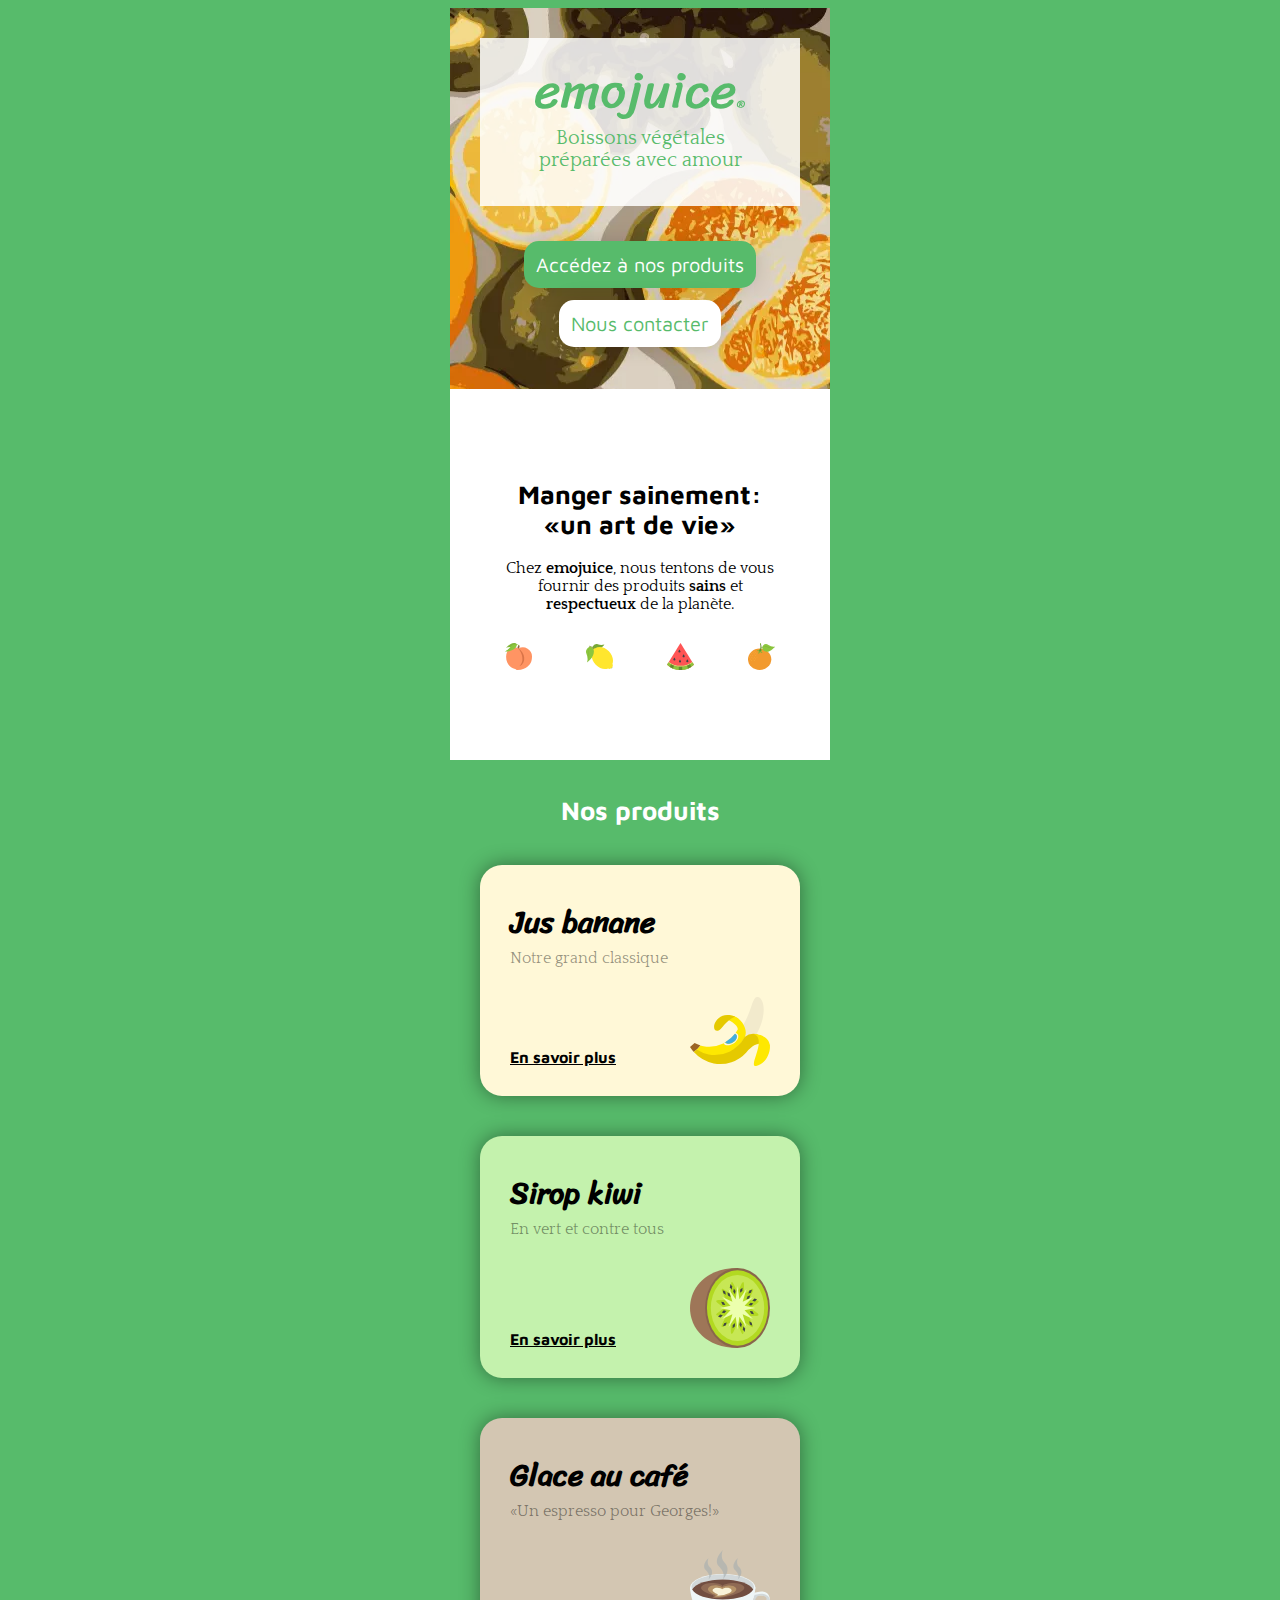
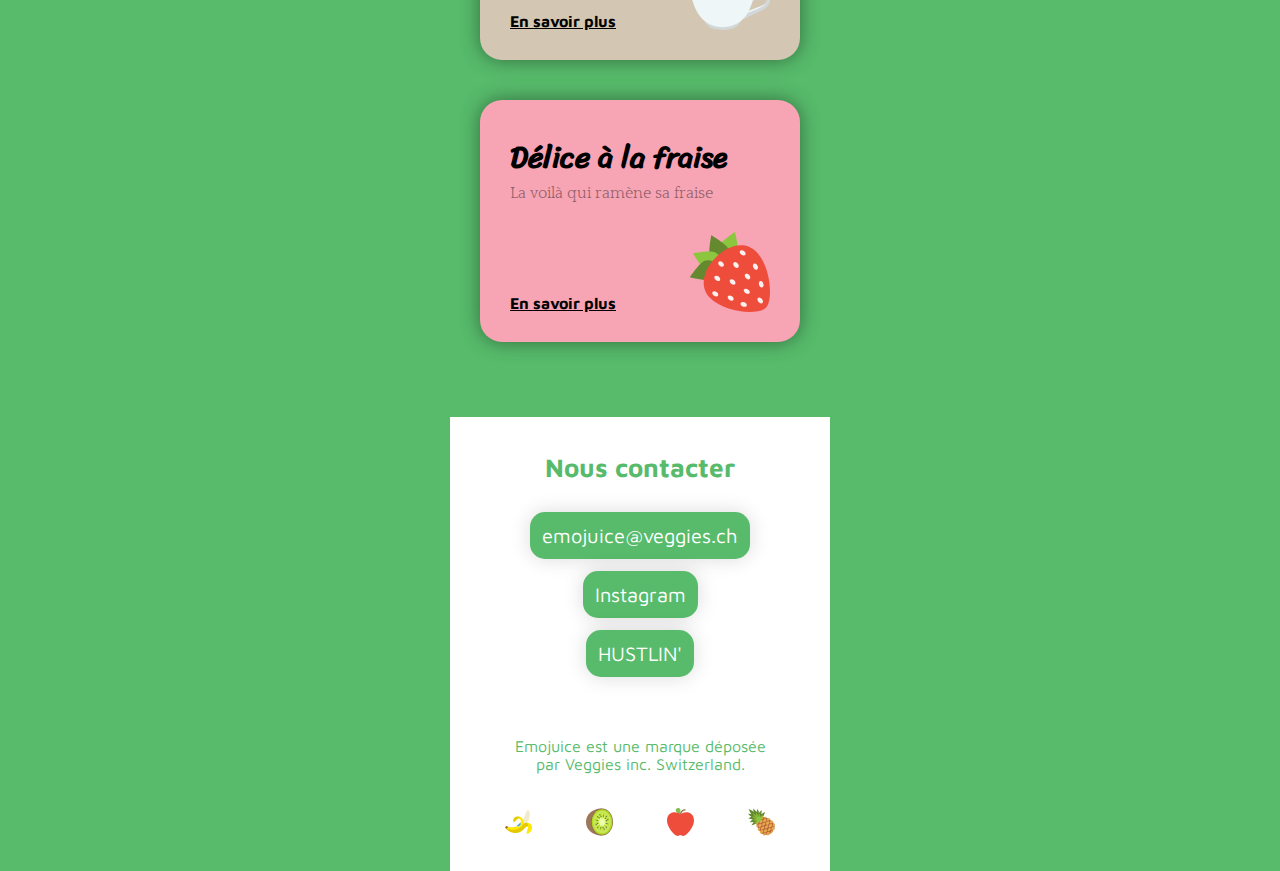
==== commit 63df1bcd: "change the link in footer" ====
--- a/index.html
+++ b/index.html
@@ -88,11 +88,11 @@
       <a href="mailto:emojuice@veggies.ch" target="_blank" class="button">
         emojuice@veggies.ch
       </a>
-      <a href="https://www.intagram.com" target="_blank" class="button">
+      <a href="https://www.instagram.com/franczs_dev/" target="_blank" class="button">
         Instagram
       </a>
-      <a href="https://www.facebook.com" target="_blank" class="button">
-        Facebook
+      <a href="http://www.everydayim.com/" target="_blank" class="button">
+        HUSTLIN'
       </a>
     </nav>
     <p>Emojuice est une marque déposée par Veggies inc. Switzerland.</p>
